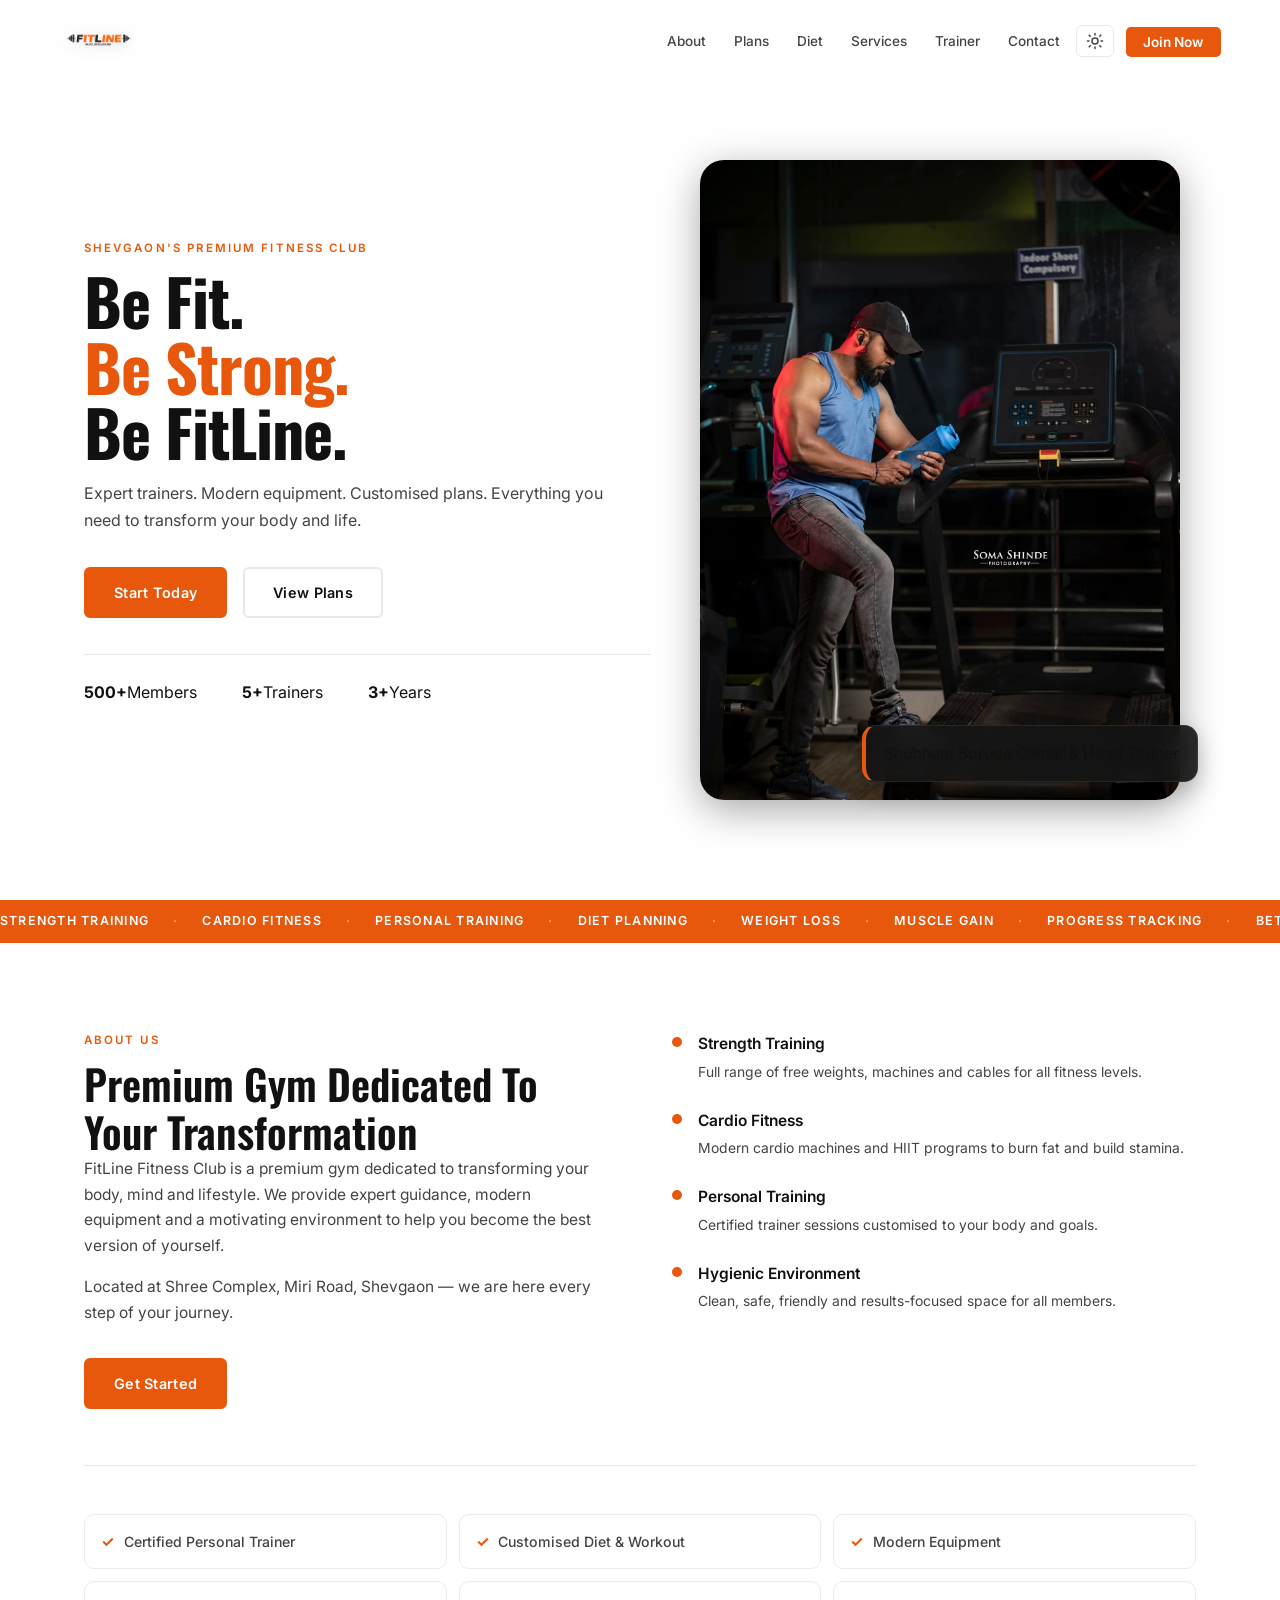
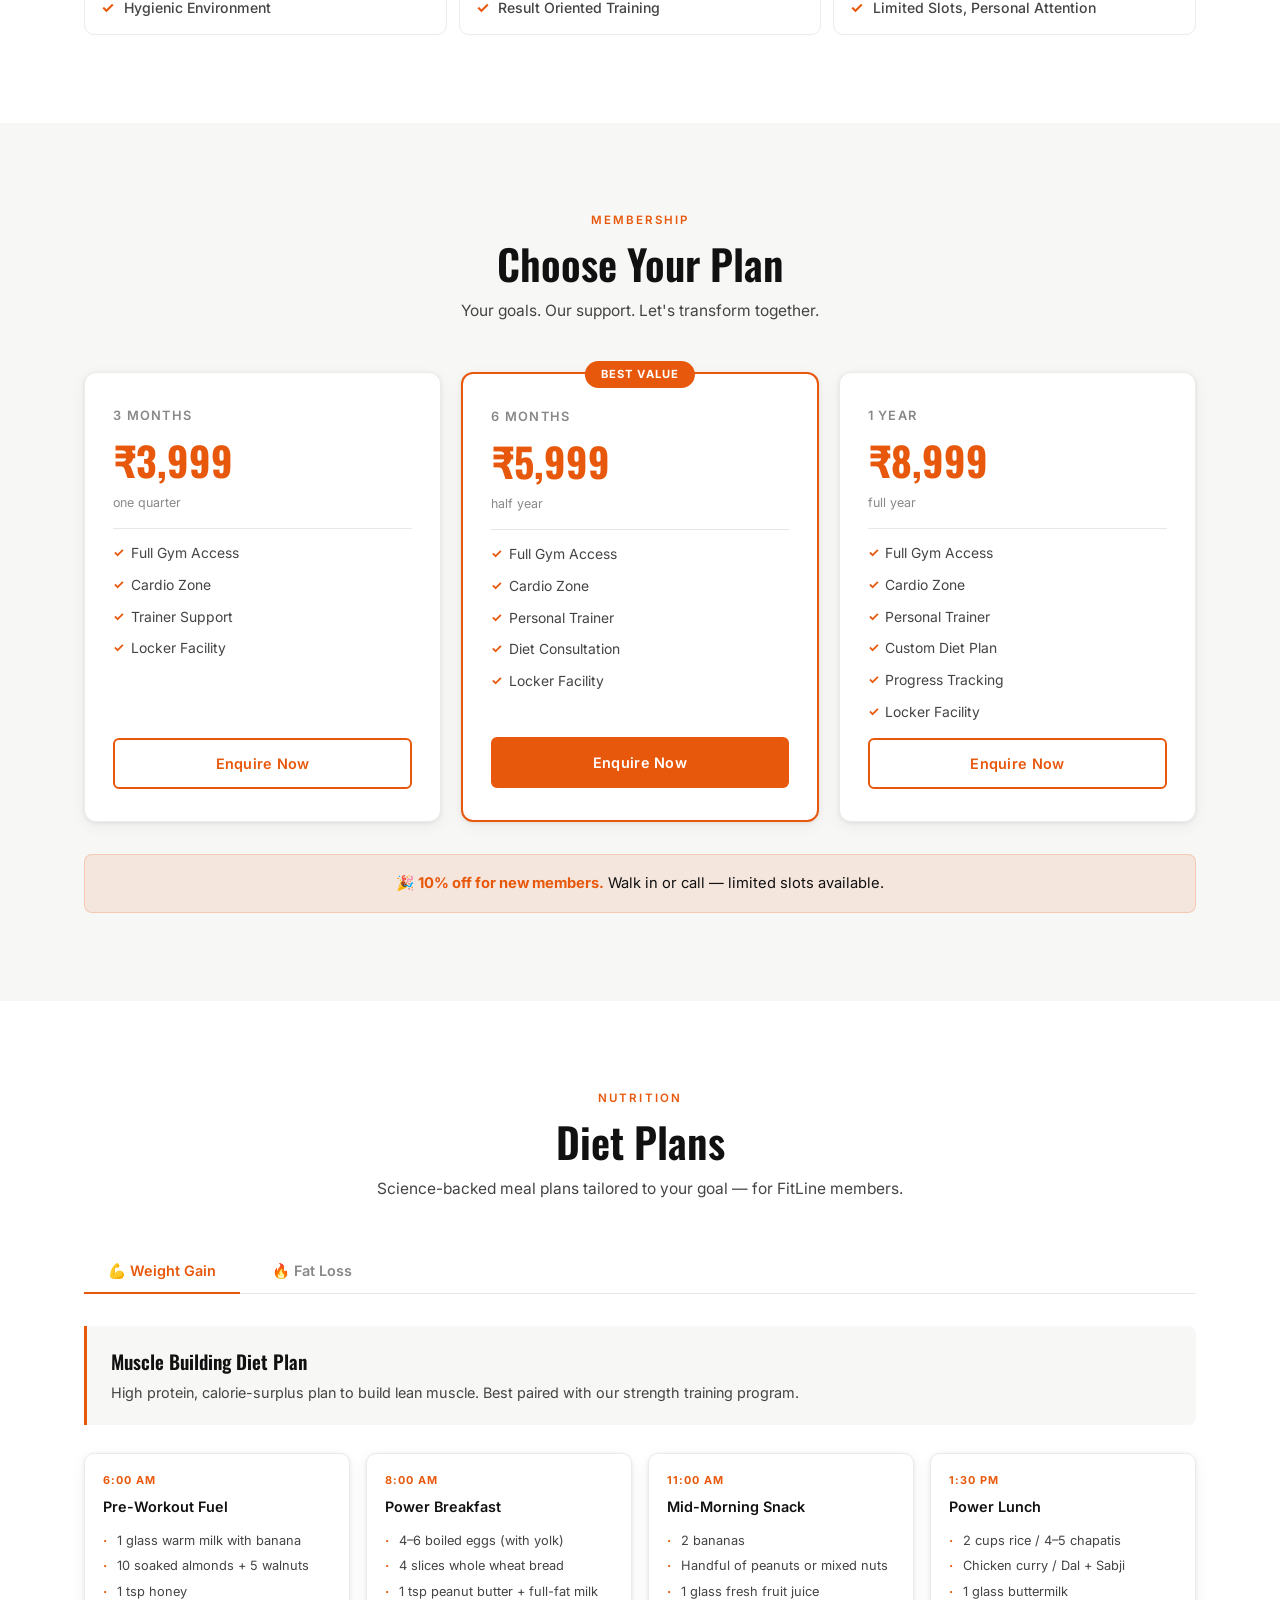
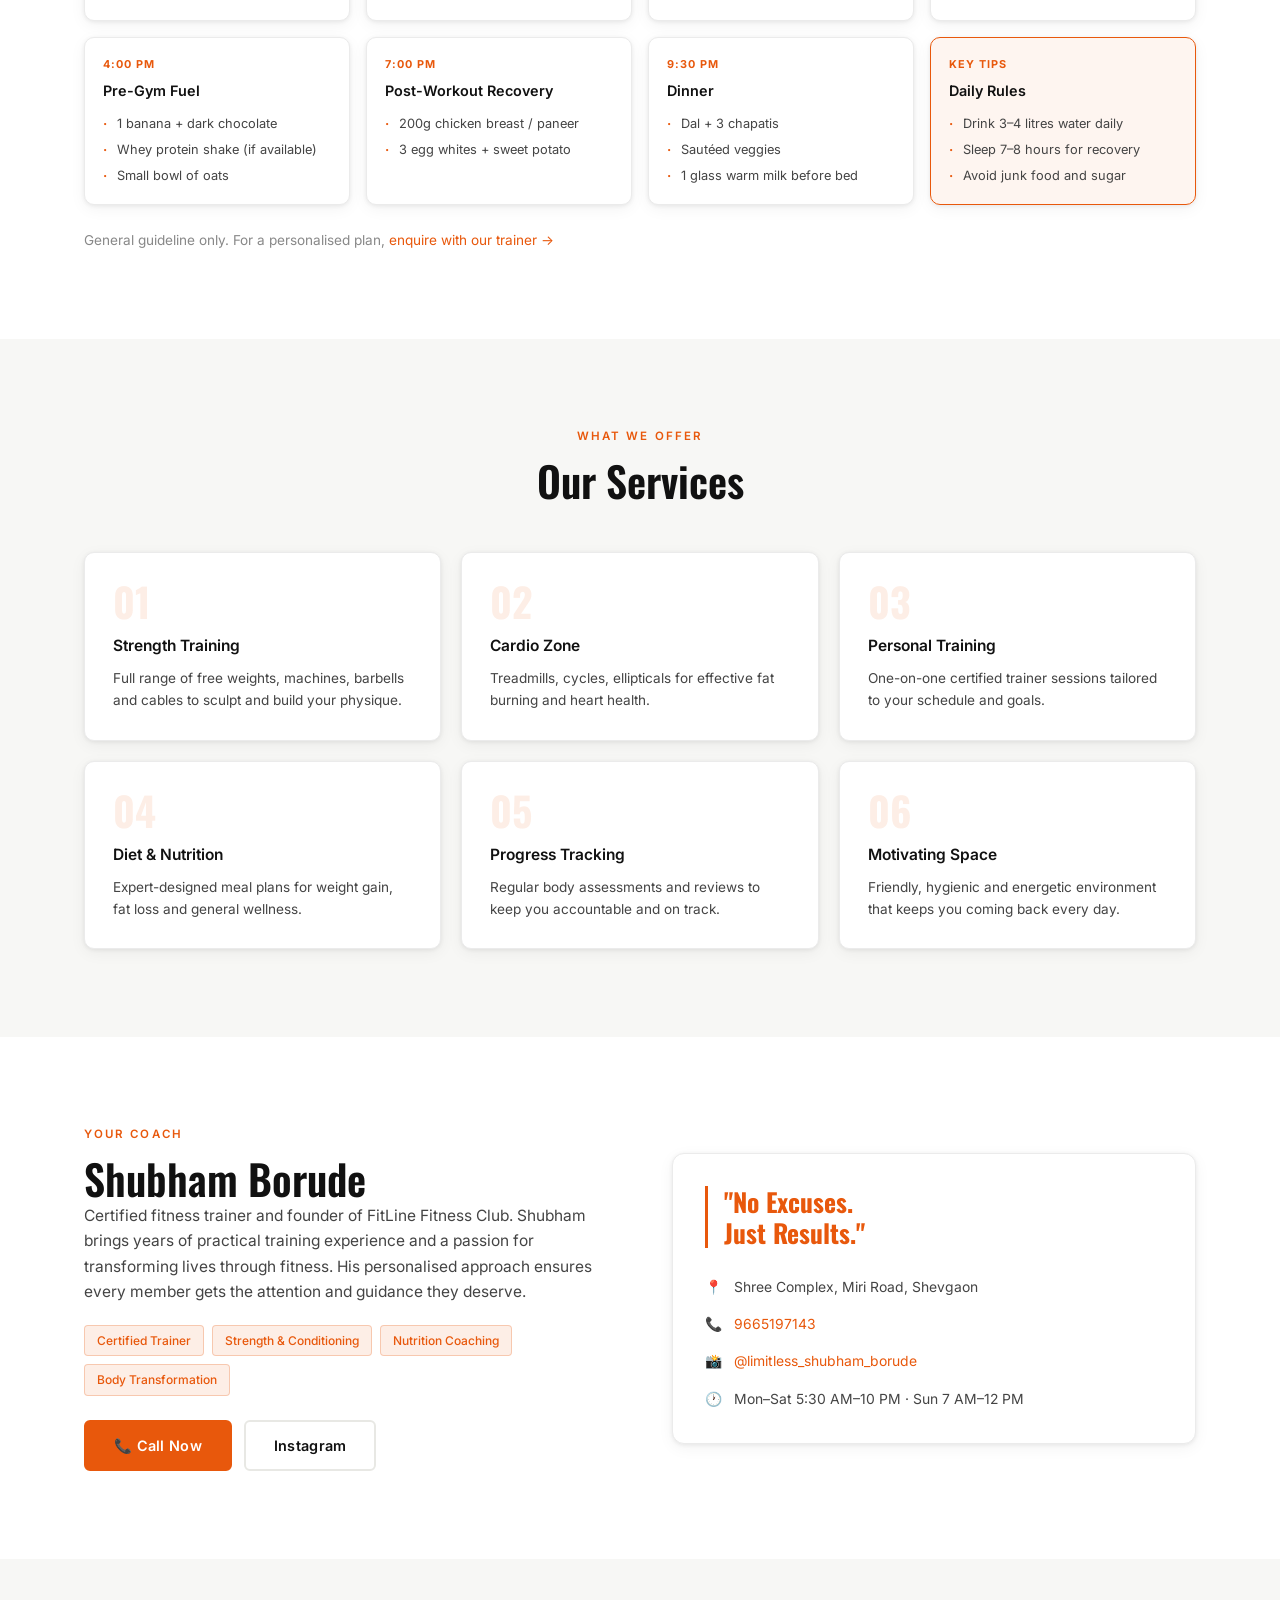
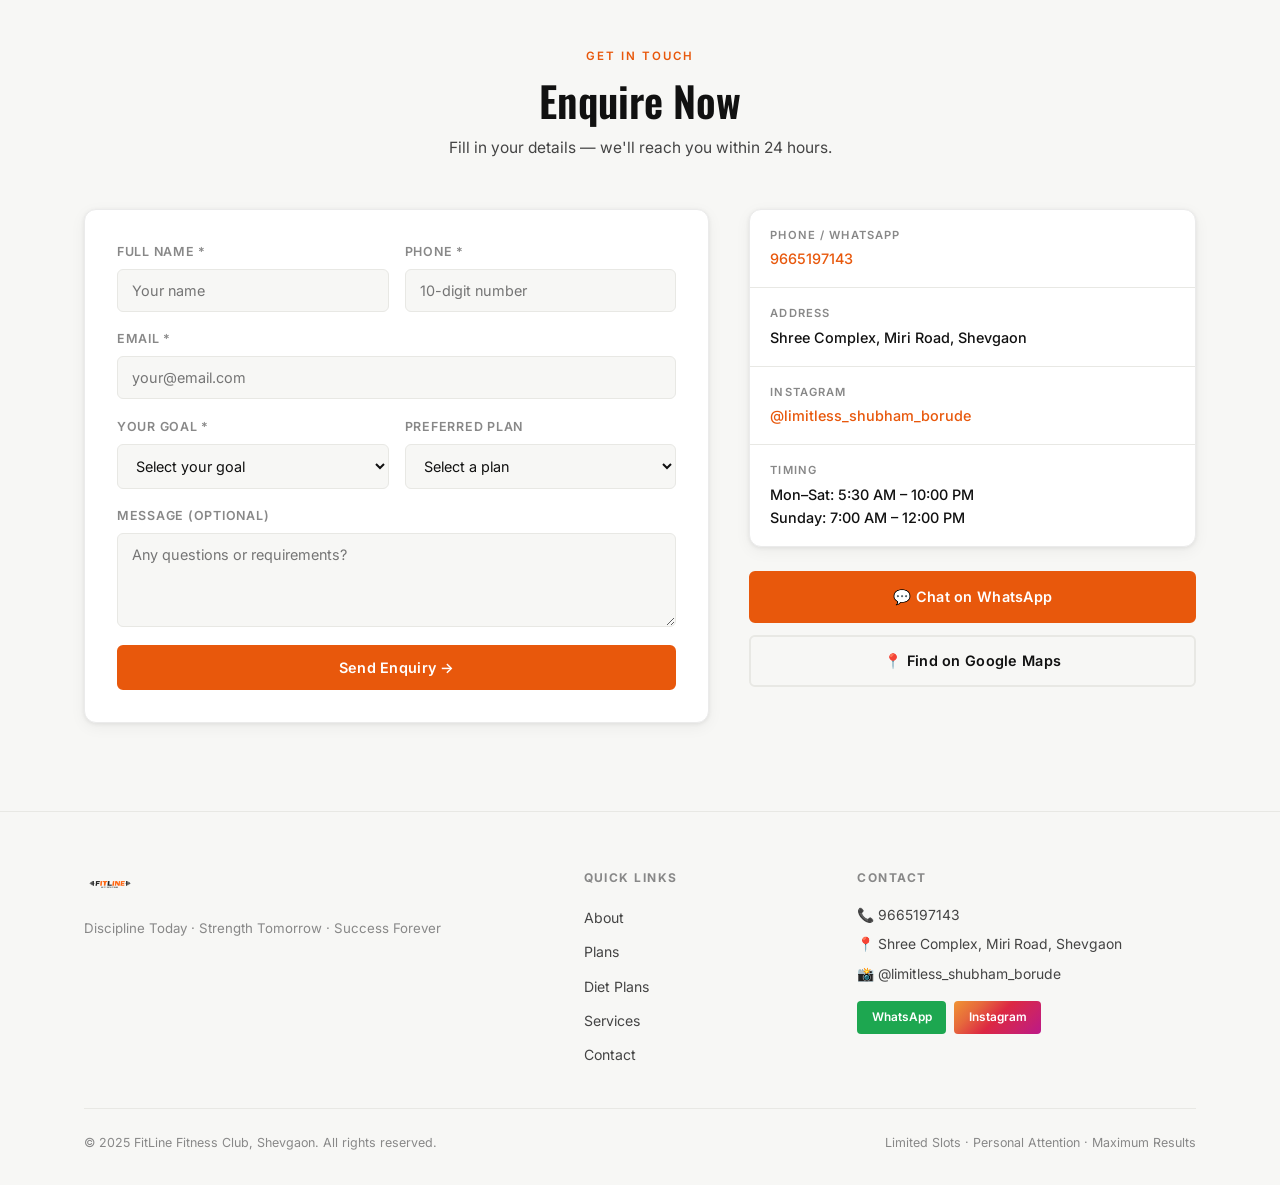
==== index.html @ 1a8d0019 "changed index and script.js" ====
<!DOCTYPE html>
<html lang="en" data-theme="light">
<head>
  <meta charset="UTF-8" />
  <meta name="viewport" content="width=device-width, initial-scale=1.0" />
  <title>FitLine Fitness Club | Shevgaon</title>
  <link rel="stylesheet" href="style.css" />
  <link rel="preconnect" href="https://fonts.googleapis.com" />
  <link href="https://fonts.googleapis.com/css2?family=Inter:wght@300;400;500;600;700&family=Oswald:wght@400;500;600;700&display=swap" rel="stylesheet" />
</head>
<body>

  <!-- NAVBAR -->
  <nav class="navbar" id="navbar">
    <div class="nav-inner">
      <a href="#hero" class="nav-logo">
        <img src="ChatGPT Image May 16, 2026, 02_22_30 PM.png" alt="FitLine Fitness Club" class="logo-img" />
      </a>
      <ul class="nav-links" id="navLinks">
        <li><a href="#about">About</a></li>
        <li><a href="#plans">Plans</a></li>
        <li><a href="#diet">Diet</a></li>
        <li><a href="#services">Services</a></li>
        <li><a href="#trainer">Trainer</a></li>
        <li><a href="#contact">Contact</a></li>
        <li>
          <button class="theme-btn" id="themeToggle" aria-label="Toggle theme">
            <svg id="iconSun" width="18" height="18" viewBox="0 0 24 24" fill="none" stroke="currentColor" stroke-width="2" stroke-linecap="round"><circle cx="12" cy="12" r="4"/><path d="M12 2v2M12 20v2M4.22 4.22l1.42 1.42M18.36 18.36l1.42 1.42M2 12h2M20 12h2M4.22 19.78l1.42-1.42M18.36 5.64l1.42-1.42"/></svg>
            <svg id="iconMoon" width="18" height="18" viewBox="0 0 24 24" fill="none" stroke="currentColor" stroke-width="2" stroke-linecap="round" style="display:none"><path d="M21 12.79A9 9 0 1 1 11.21 3 7 7 0 0 0 21 12.79z"/></svg>
          </button>
        </li>
        <li><a href="#contact" class="nav-cta">Join Now</a></li>
      </ul>
      <div class="nav-right-mobile">
        <button class="theme-btn" id="themeToggleMob" aria-label="Toggle theme">
          <svg id="iconSunM" width="18" height="18" viewBox="0 0 24 24" fill="none" stroke="currentColor" stroke-width="2" stroke-linecap="round"><circle cx="12" cy="12" r="4"/><path d="M12 2v2M12 20v2M4.22 4.22l1.42 1.42M18.36 18.36l1.42 1.42M2 12h2M20 12h2M4.22 19.78l1.42-1.42M18.36 5.64l1.42-1.42"/></svg>
          <svg id="iconMoonM" width="18" height="18" viewBox="0 0 24 24" fill="none" stroke="currentColor" stroke-width="2" stroke-linecap="round" style="display:none"><path d="M21 12.79A9 9 0 1 1 11.21 3 7 7 0 0 0 21 12.79z"/></svg>
        </button>
        <button class="hamburger" id="hamburger" aria-label="Menu">
          <span></span><span></span><span></span>
        </button>
      </div>
    </div>
  </nav>

  <!-- HERO -->
  <section class="hero" id="hero">
    <div class="container hero-grid">
      <div class="hero-left">
        <div class="eyebrow">Shevgaon's Premium Fitness Club</div>
        <h1 class="hero-heading">
          Be Fit.<br/>
          <span class="accent">Be Strong.</span><br/>
          Be FitLine.
        </h1>
        <p class="hero-body">Expert trainers. Modern equipment. Customised plans. Everything you need to transform your body and life.</p>
        <div class="hero-actions">
          <a href="#contact" class="btn btn-primary">Start Today</a>
          <a href="#plans" class="btn btn-ghost">View Plans</a>
        </div>
        <div class="hero-stats">
          <div class="hstat"><strong>500+</strong><span>Members</span></div>
          <div class="hsdiv"></div>
          <div class="hstat"><strong>5+</strong><span>Trainers</span></div>
          <div class="hsdiv"></div>
          <div class="hstat"><strong>3+</strong><span>Years</span></div>
        </div>
      </div>
      <div class="hero-right">
        <div class="hero-img-frame">
          <img src="shubham.jpg" alt="Shubham Borude — FitLine Trainer" class="hero-photo" />
          <div class="hero-badge">
            <span class="hb-name">Shubham Borude</span>
            <span class="hb-role">Owner &amp; Head Trainer</span>
          </div>
        </div>
      </div>
    </div>
  </section>

  <!-- STRIP -->
  <div class="strip">
    <div class="strip-scroll">
      <span>Strength Training</span><span class="sep">·</span>
      <span>Cardio Fitness</span><span class="sep">·</span>
      <span>Personal Training</span><span class="sep">·</span>
      <span>Diet Planning</span><span class="sep">·</span>
      <span>Weight Loss</span><span class="sep">·</span>
      <span>Muscle Gain</span><span class="sep">·</span>
      <span>Progress Tracking</span><span class="sep">·</span>
      <span>Better Health</span><span class="sep">·</span>
      <span>Strength Training</span><span class="sep">·</span>
      <span>Cardio Fitness</span><span class="sep">·</span>
      <span>Personal Training</span><span class="sep">·</span>
      <span>Diet Planning</span><span class="sep">·</span>
    </div>
  </div>

  <!-- ABOUT -->
  <section class="section" id="about">
    <div class="container">
      <div class="two-col">
        <div>
          <div class="eyebrow">About Us</div>
          <h2 class="section-heading">Premium Gym Dedicated To Your Transformation</h2>
          <p class="body-text">FitLine Fitness Club is a premium gym dedicated to transforming your body, mind and lifestyle. We provide expert guidance, modern equipment and a motivating environment to help you become the best version of yourself.</p>
          <p class="body-text" style="margin-top:1rem;">Located at Shree Complex, Miri Road, Shevgaon — we are here every step of your journey.</p>
          <a href="#contact" class="btn btn-primary" style="margin-top:2rem; display:inline-block;">Get Started</a>
        </div>
        <div class="feat-list">
          <div class="feat-item">
            <div class="feat-dot"></div>
            <div>
              <h4>Strength Training</h4>
              <p>Full range of free weights, machines and cables for all fitness levels.</p>
            </div>
          </div>
          <div class="feat-item">
            <div class="feat-dot"></div>
            <div>
              <h4>Cardio Fitness</h4>
              <p>Modern cardio machines and HIIT programs to burn fat and build stamina.</p>
            </div>
          </div>
          <div class="feat-item">
            <div class="feat-dot"></div>
            <div>
              <h4>Personal Training</h4>
              <p>Certified trainer sessions customised to your body and goals.</p>
            </div>
          </div>
          <div class="feat-item">
            <div class="feat-dot"></div>
            <div>
              <h4>Hygienic Environment</h4>
              <p>Clean, safe, friendly and results-focused space for all members.</p>
            </div>
          </div>
        </div>
      </div>
      <div class="why-row">
        <div class="why-item"><span class="wcheck">✓</span>Certified Personal Trainer</div>
        <div class="why-item"><span class="wcheck">✓</span>Customised Diet &amp; Workout</div>
        <div class="why-item"><span class="wcheck">✓</span>Modern Equipment</div>
        <div class="why-item"><span class="wcheck">✓</span>Hygienic Environment</div>
        <div class="why-item"><span class="wcheck">✓</span>Result Oriented Training</div>
        <div class="why-item"><span class="wcheck">✓</span>Limited Slots, Personal Attention</div>
      </div>
    </div>
  </section>

  <!-- PLANS -->
  <section class="section bg-alt" id="plans">
    <div class="container">
      <div class="sec-header">
        <div class="eyebrow">Membership</div>
        <h2 class="section-heading tc">Choose Your Plan</h2>
        <p class="sec-sub">Your goals. Our support. Let's transform together.</p>
      </div>
      <div class="plans-grid">
        <div class="plan-card">
          <div class="plan-dur">3 Months</div>
          <div class="plan-price">₹3,999</div>
          <div class="plan-per">one quarter</div>
          <hr class="plan-hr"/>
          <ul class="plan-perks">
            <li>Full Gym Access</li>
            <li>Cardio Zone</li>
            <li>Trainer Support</li>
            <li>Locker Facility</li>
          </ul>
          <a href="#contact" class="btn btn-outline-plan">Enquire Now</a>
        </div>
        <div class="plan-card plan-hot">
          <div class="plan-ribbon">Best Value</div>
          <div class="plan-dur">6 Months</div>
          <div class="plan-price">₹5,999</div>
          <div class="plan-per">half year</div>
          <hr class="plan-hr"/>
          <ul class="plan-perks">
            <li>Full Gym Access</li>
            <li>Cardio Zone</li>
            <li>Personal Trainer</li>
            <li>Diet Consultation</li>
            <li>Locker Facility</li>
          </ul>
          <a href="#contact" class="btn btn-primary">Enquire Now</a>
        </div>
        <div class="plan-card">
          <div class="plan-dur">1 Year</div>
          <div class="plan-price">₹8,999</div>
          <div class="plan-per">full year</div>
          <hr class="plan-hr"/>
          <ul class="plan-perks">
            <li>Full Gym Access</li>
            <li>Cardio Zone</li>
            <li>Personal Trainer</li>
            <li>Custom Diet Plan</li>
            <li>Progress Tracking</li>
            <li>Locker Facility</li>
          </ul>
          <a href="#contact" class="btn btn-outline-plan">Enquire Now</a>
        </div>
      </div>
      <div class="promo-bar">
        🎉 <strong>10% off for new members.</strong> Walk in or call — limited slots available.
      </div>
    </div>
  </section>

  <!-- DIET -->
  <section class="section" id="diet">
    <div class="container">
      <div class="sec-header">
        <div class="eyebrow">Nutrition</div>
        <h2 class="section-heading tc">Diet Plans</h2>
        <p class="sec-sub">Science-backed meal plans tailored to your goal — for FitLine members.</p>
      </div>
      <div class="diet-tabs">
        <button class="dtab active" data-tab="wg">💪 Weight Gain</button>
        <button class="dtab" data-tab="fl">🔥 Fat Loss</button>
      </div>

      <div class="diet-panel active" id="dp-wg">
        <div class="diet-intro-bar">
          <h3>Muscle Building Diet Plan</h3>
          <p>High protein, calorie-surplus plan to build lean muscle. Best paired with our strength training program.</p>
        </div>
        <div class="meals-grid">
          <div class="meal-card"><div class="meal-time">6:00 AM</div><div class="meal-name">Pre-Workout Fuel</div><ul><li>1 glass warm milk with banana</li><li>10 soaked almonds + 5 walnuts</li><li>1 tsp honey</li></ul></div>
          <div class="meal-card"><div class="meal-time">8:00 AM</div><div class="meal-name">Power Breakfast</div><ul><li>4–6 boiled eggs (with yolk)</li><li>4 slices whole wheat bread</li><li>1 tsp peanut butter + full-fat milk</li></ul></div>
          <div class="meal-card"><div class="meal-time">11:00 AM</div><div class="meal-name">Mid-Morning Snack</div><ul><li>2 bananas</li><li>Handful of peanuts or mixed nuts</li><li>1 glass fresh fruit juice</li></ul></div>
          <div class="meal-card"><div class="meal-time">1:30 PM</div><div class="meal-name">Power Lunch</div><ul><li>2 cups rice / 4–5 chapatis</li><li>Chicken curry / Dal + Sabji</li><li>1 glass buttermilk</li></ul></div>
          <div class="meal-card"><div class="meal-time">4:00 PM</div><div class="meal-name">Pre-Gym Fuel</div><ul><li>1 banana + dark chocolate</li><li>Whey protein shake (if available)</li><li>Small bowl of oats</li></ul></div>
          <div class="meal-card"><div class="meal-time">7:00 PM</div><div class="meal-name">Post-Workout Recovery</div><ul><li>200g chicken breast / paneer</li><li>3 egg whites + sweet potato</li></ul></div>
          <div class="meal-card"><div class="meal-time">9:30 PM</div><div class="meal-name">Dinner</div><ul><li>Dal + 3 chapatis</li><li>Sautéed veggies</li><li>1 glass warm milk before bed</li></ul></div>
          <div class="meal-card meal-tips"><div class="meal-time">Key Tips</div><div class="meal-name">Daily Rules</div><ul><li>Drink 3–4 litres water daily</li><li>Sleep 7–8 hours for recovery</li><li>Avoid junk food and sugar</li></ul></div>
        </div>
        <p class="diet-note">General guideline only. For a personalised plan, <a href="#contact">enquire with our trainer →</a></p>
      </div>

      <div class="diet-panel" id="dp-fl">
        <div class="diet-intro-bar">
          <h3>Fat Loss Diet Plan</h3>
          <p>Calorie-deficit plan with high protein and low carbs to shed fat while preserving muscle.</p>
        </div>
        <div class="meals-grid">
          <div class="meal-card"><div class="meal-time">6:30 AM</div><div class="meal-name">Morning Detox</div><ul><li>1 glass warm lemon water</li><li>1 tsp apple cider vinegar (optional)</li><li>5 soaked almonds</li></ul></div>
          <div class="meal-card"><div class="meal-time">8:00 AM</div><div class="meal-name">Lean Breakfast</div><ul><li>3 egg whites + 1 whole egg omelette</li><li>1 bowl oats (no sugar)</li><li>Black coffee / green tea</li></ul></div>
          <div class="meal-card"><div class="meal-time">11:00 AM</div><div class="meal-name">Light Snack</div><ul><li>1 apple or guava</li><li>1 cup low-fat yoghurt</li></ul></div>
          <div class="meal-card"><div class="meal-time">1:30 PM</div><div class="meal-name">Clean Lunch</div><ul><li>Grilled chicken / paneer 150g</li><li>Large salad + 1 cup dal</li><li>2 wheat chapatis</li></ul></div>
          <div class="meal-card"><div class="meal-time">4:00 PM</div><div class="meal-name">Pre-Gym Prep</div><ul><li>Half banana + black coffee</li><li>1 tsp peanut butter</li></ul></div>
          <div class="meal-card"><div class="meal-time">7:00 PM</div><div class="meal-name">Protein Recovery</div><ul><li>Whey protein in water</li><li>Boiled chicken / egg whites</li><li>Steamed vegetables</li></ul></div>
          <div class="meal-card"><div class="meal-time">9:00 PM</div><div class="meal-name">Light Dinner</div><ul><li>Moong dal / soup</li><li>Sautéed greens + 1–2 chapatis</li></ul></div>
          <div class="meal-card meal-tips"><div class="meal-time">Key Tips</div><div class="meal-name">Fat Loss Rules</div><ul><li>No sugar, fried food or soda</li><li>3+ litres water daily</li><li>Walk 30 min daily minimum</li></ul></div>
        </div>
        <p class="diet-note">General guideline only. For a personalised plan, <a href="#contact">enquire with our trainer →</a></p>
      </div>
    </div>
  </section>

  <!-- SERVICES -->
  <section class="section bg-alt" id="services">
    <div class="container">
      <div class="sec-header">
        <div class="eyebrow">What We Offer</div>
        <h2 class="section-heading tc">Our Services</h2>
      </div>
      <div class="svc-grid">
        <div class="svc-card"><span class="svc-n">01</span><h3>Strength Training</h3><p>Full range of free weights, machines, barbells and cables to sculpt and build your physique.</p></div>
        <div class="svc-card"><span class="svc-n">02</span><h3>Cardio Zone</h3><p>Treadmills, cycles, ellipticals for effective fat burning and heart health.</p></div>
        <div class="svc-card"><span class="svc-n">03</span><h3>Personal Training</h3><p>One-on-one certified trainer sessions tailored to your schedule and goals.</p></div>
        <div class="svc-card"><span class="svc-n">04</span><h3>Diet & Nutrition</h3><p>Expert-designed meal plans for weight gain, fat loss and general wellness.</p></div>
        <div class="svc-card"><span class="svc-n">05</span><h3>Progress Tracking</h3><p>Regular body assessments and reviews to keep you accountable and on track.</p></div>
        <div class="svc-card"><span class="svc-n">06</span><h3>Motivating Space</h3><p>Friendly, hygienic and energetic environment that keeps you coming back every day.</p></div>
      </div>
    </div>
  </section>

  <!-- TRAINER -->
  <section class="section" id="trainer">
    <div class="container">
      <div class="two-col trainer-lay">
        <div>
          <div class="eyebrow">Your Coach</div>
          <h2 class="section-heading">Shubham Borude</h2>
          <p class="body-text">Certified fitness trainer and founder of FitLine Fitness Club. Shubham brings years of practical training experience and a passion for transforming lives through fitness. His personalised approach ensures every member gets the attention and guidance they deserve.</p>
          <div class="trainer-tags">
            <span>Certified Trainer</span>
            <span>Strength &amp; Conditioning</span>
            <span>Nutrition Coaching</span>
            <span>Body Transformation</span>
          </div>
          <div class="trainer-btns">
            <a href="tel:9665197143" class="btn btn-primary">📞 Call Now</a>
            <a href="https://instagram.com/limitless_shubham_borude" target="_blank" class="btn btn-ghost">Instagram</a>
          </div>
        </div>
        <div class="trainer-card">
          <blockquote class="trainer-quote">"No Excuses.<br/>Just Results."</blockquote>
          <div class="trainer-details">
            <div class="td-row"><span>📍</span><span>Shree Complex, Miri Road, Shevgaon</span></div>
            <div class="td-row"><span>📞</span><a href="tel:9665197143">9665197143</a></div>
            <div class="td-row"><span>📸</span><a href="https://instagram.com/limitless_shubham_borude" target="_blank">@limitless_shubham_borude</a></div>
            <div class="td-row"><span>🕐</span><span>Mon–Sat 5:30 AM–10 PM · Sun 7 AM–12 PM</span></div>
          </div>
        </div>
      </div>
    </div>
  </section>

 <!-- CONTACT -->
<section class="section bg-alt" id="contact">
  <div class="container">

    <div class="sec-header">
      <div class="eyebrow">Get In Touch</div>

      <h2 class="section-heading tc">
        Enquire Now
      </h2>

      <p class="sec-sub">
        Fill in your details — we'll reach you within 24 hours.
      </p>
    </div>

    <div class="contact-grid">

      <!-- FORM -->

      <form
        class="enq-form"
        action="https://script.google.com/macros/s/AKfycbyFMiacstfY40ZQN-FPfLX1KQRhp1K0O_VXnvYN_tWHHRuxSe2xQPEAv3YcWFRYFpcS/exec"
        method="POST"
        target="hidden_iframe"
        onsubmit="showSuccess()"
      >

        <div class="form-row">

          <div class="ff">
            <label>Full Name *</label>

            <input
              type="text"
              name="name"
              placeholder="Your name"
              required
            />
          </div>

          <div class="ff">
            <label>Phone *</label>

            <input
              type="tel"
              name="phone"
              placeholder="10-digit number"
              required
            />
          </div>

        </div>

        <div class="ff">

          <label>Email *</label>

          <input
            type="email"
            name="email"
            placeholder="your@email.com"
            required
          />

        </div>

        <div class="form-row">

          <div class="ff">

            <label>Your Goal *</label>

            <select name="goal" required>

              <option value="">
                Select your goal
              </option>

              <option>
                Weight Gain / Muscle Building
              </option>

              <option>
                Fat Loss / Weight Loss
              </option>

              <option>
                General Fitness
              </option>

              <option>
                Strength Training
              </option>

              <option>
                Cardio & Stamina
              </option>

            </select>

          </div>

          <div class="ff">

            <label>Preferred Plan</label>

            <select name="plan">

              <option value="">
                Select a plan
              </option>

              <option>
                3 Months — ₹3,999
              </option>

              <option>
                6 Months — ₹5,999
              </option>

              <option>
                1 Year — ₹8,999
              </option>

            </select>

          </div>

        </div>

        <div class="ff full">

          <label>Message (Optional)</label>

          <textarea
            name="message"
            rows="4"
            placeholder="Any questions or requirements?"
          ></textarea>

        </div>

        <button
          type="submit"
          class="btn btn-primary btn-full"
        >
          Send Enquiry →
        </button>

        <div
          id="formSuccess"
          class="form-ok"
          style="display:none;color:#22c55e;margin-top:1rem;"
        >
          ✅ Enquiry submitted successfully! Check your email 💪
        </div>

      </form>

      <!-- HIDDEN IFRAME -->

      <iframe
        name="hidden_iframe"
        style="display:none;"
      ></iframe>

      <!-- SIDE INFO -->

      <div class="contact-side">

        <div class="cinfo-block">

          <div class="ci">
            <span class="ci-lbl">
              Phone / WhatsApp
            </span>

            <a
              href="tel:9665197143"
              class="ci-val"
            >
              9665197143
            </a>
          </div>

          <div class="ci">
            <span class="ci-lbl">
              Address
            </span>

            <span class="ci-val">
              Shree Complex, Miri Road,
              Shevgaon
            </span>
          </div>

          <div class="ci">
            <span class="ci-lbl">
              Instagram
            </span>

            <a
              href="https://instagram.com/limitless_shubham_borude"
              target="_blank"
              class="ci-val"
            >
              @limitless_shubham_borude
            </a>
          </div>

          <div class="ci">
            <span class="ci-lbl">
              Timing
            </span>

            <span class="ci-val">
              Mon–Sat: 5:30 AM – 10:00 PM
              <br>
              Sunday: 7:00 AM – 12:00 PM
            </span>
          </div>

        </div>

        <a
          href="https://wa.me/919665197143?text=Hi%20FitLine!%20I%20want%20to%20enquire%20about%20membership."
          target="_blank"
          class="btn btn-primary btn-full"
          style="margin-top:1.5rem;"
        >
          💬 Chat on WhatsApp
        </a>

        <a
          href="https://maps.google.com/?q=Shree+Complex+Miri+Road+Shevgaon"
          target="_blank"
          class="btn btn-ghost btn-full"
          style="margin-top:0.75rem;"
        >
          📍 Find on Google Maps
        </a>

      </div>

    </div>

  </div>
</section>
  <!-- FOOTER -->
  <footer class="footer">
    <div class="container">
      <div class="footer-grid">
        <div class="footer-brand">
          <img src="ChatGPT Image May 16, 2026, 02_22_30 PM.png" alt="FitLine" class="footer-logo" />
          <p>Discipline Today · Strength Tomorrow · Success Forever</p>
        </div>
        <div>
          <p class="footer-h">Quick Links</p>
          <ul class="footer-links">
            <li><a href="#about">About</a></li>
            <li><a href="#plans">Plans</a></li>
            <li><a href="#diet">Diet Plans</a></li>
            <li><a href="#services">Services</a></li>
            <li><a href="#contact">Contact</a></li>
          </ul>
        </div>
        <div>
          <p class="footer-h">Contact</p>
          <p class="footer-p"><a href="tel:9665197143">📞 9665197143</a></p>
          <p class="footer-p">📍 Shree Complex, Miri Road, Shevgaon</p>
          <p class="footer-p"><a href="https://instagram.com/limitless_shubham_borude" target="_blank">📸 @limitless_shubham_borude</a></p>
          <div class="soc-pills">
            <a href="https://wa.me/919665197143" target="_blank" class="spill wa">WhatsApp</a>
            <a href="https://instagram.com/limitless_shubham_borude" target="_blank" class="spill ig">Instagram</a>
          </div>
        </div>
      </div>
      <div class="footer-btm">
        <p>© 2025 FitLine Fitness Club, Shevgaon. All rights reserved.</p>
        <p>Limited Slots · Personal Attention · Maximum Results</p>
      </div>
    </div>
  </footer>

  <script src="script.js"></script>
</body>
</html>
---- style.css ----
/* ============================================
   FITLINE FITNESS CLUB — PROFESSIONAL THEME
   Light / Dark toggle · Orange brand
   ============================================ */

/* ── TOKENS ── */
:root {
  --orange:       #E8580C;
  --orange-light: #F07040;
  --orange-dim:   rgba(232,88,12,0.10);
  --orange-dim2:  rgba(232,88,12,0.06);

  --bg:           #FFFFFF;
  --bg-alt:       #F7F7F5;
  --bg-card:      #FFFFFF;
  --border:       #E8E8E4;
  --border-card:  #EBEBEB;

  --text-1:       #111111;
  --text-2:       #444444;
  --text-3:       #888888;

  --nav-bg:       rgba(255,255,255,0.95);
  --shadow-card:  0 1px 4px rgba(0,0,0,0.07), 0 4px 16px rgba(0,0,0,0.05);
  --shadow-hover: 0 4px 20px rgba(0,0,0,0.10);
  --radius:       10px;
  --transition:   0.22s ease;
}

[data-theme="dark"] {
  --bg:           #0F0F0F;
  --bg-alt:       #161616;
  --bg-card:      #1A1A1A;
  --border:       #2A2A2A;
  --border-card:  #262626;

  --text-1:       #F2F2F2;
  --text-2:       #B0B0B0;
  --text-3:       #666666;

  --nav-bg:       rgba(15,15,15,0.97);
  --shadow-card:  0 1px 4px rgba(0,0,0,0.3), 0 4px 20px rgba(0,0,0,0.2);
  --shadow-hover: 0 4px 24px rgba(0,0,0,0.35);
}

/* ── RESET ── */
*, *::before, *::after { box-sizing: border-box; margin: 0; padding: 0; }
html { scroll-behavior: smooth; font-size: 16px; }
body {
  font-family: 'Inter', sans-serif;
  background: var(--bg);
  color: var(--text-1);
  line-height: 1.65;
  transition: background var(--transition), color var(--transition);
  overflow-x: hidden;
}
a { text-decoration: none; color: inherit; }
ul { list-style: none; }
img { max-width: 100%; display: block; }

/* ── CONTAINER ── */
.container { max-width: 1160px; margin: 0 auto; padding: 0 1.5rem; }

/* ── BUTTONS ── */
.btn {
  display: inline-block;
  padding: 0.75rem 1.75rem;
  font-family: 'Inter', sans-serif;
  font-size: 0.9rem;
  font-weight: 600;
  letter-spacing: 0.02em;
  border-radius: 6px;
  cursor: pointer;
  transition: var(--transition);
  border: 2px solid transparent;
  text-align: center;
}
.btn-primary {
  background: var(--orange);
  color: #fff;
  border-color: var(--orange);
}
.btn-primary:hover { background: var(--orange-light); border-color: var(--orange-light); transform: translateY(-1px); }

.btn-ghost {
  background: transparent;
  color: var(--text-1);
  border-color: var(--border);
}
.btn-ghost:hover { border-color: var(--orange); color: var(--orange); }

.btn-outline-plan {
  background: transparent;
  color: var(--orange);
  border-color: var(--orange);
  width: 100%;
}
.btn-outline-plan:hover { background: var(--orange-dim); }

.btn-full { width: 100%; display: block; }

/* ── EYEBROW / LABELS ── */
.eyebrow {
  font-size: 0.72rem;
  font-weight: 600;
  letter-spacing: 0.18em;
  text-transform: uppercase;
  color: var(--orange);
  margin-bottom: 0.65rem;
}

.section-heading {
  font-family: 'Oswald', sans-serif;
  font-size: clamp(1.75rem, 3.5vw, 2.6rem);
  font-weight: 600;
  line-height: 1.15;
  color: var(--text-1);
}
.section-heading.tc { text-align: center; }
.accent { color: var(--orange); }

.sec-header { text-align: center; margin-bottom: 3rem; }
.sec-sub { color: var(--text-2); margin-top: 0.65rem; font-size: 0.97rem; }
.body-text { color: var(--text-2); font-size: 0.97rem; }

/* ── NAVBAR ── */
.navbar {
  position: fixed;
  top: 0; left: 0; right: 0;
  z-index: 100;
  padding: 0;
  background: transparent;
  transition: background var(--transition), box-shadow var(--transition);
}
.navbar.scrolled {
  background: var(--nav-bg);
  backdrop-filter: blur(12px);
  -webkit-backdrop-filter: blur(12px);
  box-shadow: 0 1px 0 var(--border);
}
.nav-inner {
  max-width: 1200px;
  margin: 0 auto;
  padding: 0 1.2rem;

  height: 82px;

  display: flex;
  align-items: center;
  justify-content: space-between;
}

.nav-logo{
  display:flex;
  align-items:center;
  justify-content:center;

  flex-shrink:0;
}

.logo-img{
  height: 52px;
  width: auto;

  object-fit: contain;
  display:block;

  transition: 0.3s ease;

  filter:
    drop-shadow(0 2px 8px rgba(0,0,0,0.18));
}

[data-theme="dark"] .logo-img{
  filter:
    drop-shadow(0 0 8px rgba(255,255,255,0.05))
    drop-shadow(0 0 10px rgba(232,88,12,0.22));
}

.logo-img:hover{
  transform: scale(1.03);
}
.nav-links {
  display: flex;
  align-items: center;
  gap: 0.25rem;
  list-style: none;
}
.nav-links a {
  font-size: 0.85rem;
  font-weight: 500;
  color: var(--text-2);
  padding: 0.4rem 0.75rem;
  border-radius: 5px;
  transition: var(--transition);
}
.nav-links a:hover { color: var(--orange); }
.nav-cta {
  background: var(--orange) !important;
  color: #fff !important;
  padding: 0.45rem 1.1rem !important;
  border-radius: 5px !important;
  font-weight: 600 !important;
  margin-left: 0.5rem;
}
.nav-cta:hover { background: var(--orange-light) !important; }

.theme-btn {
  background: none;
  border: 1px solid var(--border);
  border-radius: 6px;
  padding: 0.4rem 0.55rem;
  cursor: pointer;
  color: var(--text-2);
  display: flex;
  align-items: center;
  transition: var(--transition);
}
.theme-btn:hover { border-color: var(--orange); color: var(--orange); }

.nav-right-mobile { display: none; align-items: center; gap: 0.5rem; }
.hamburger {
  background: none;
  border: 1px solid var(--border);
  border-radius: 6px;
  padding: 0.45rem 0.55rem;
  cursor: pointer;
  display: flex;
  flex-direction: column;
  gap: 4px;
}
.hamburger span { display: block; width: 20px; height: 2px; background: var(--text-1); border-radius: 2px; transition: var(--transition); }

/* ── HERO ── */
.hero{
  min-height: 100vh;

  display:flex;
  align-items:center;

  padding-top: 90px;
  padding-bottom: 30px;

  background: var(--bg);

  overflow:hidden;
}

.hero-grid{
  display:grid;

  grid-template-columns: 1.05fr 0.95fr;

  align-items:center;

  gap: 2rem;

  width:100%;
}

.hero-left{
  padding: 1rem 0 2rem;
}

.hero-heading{
  font-family:'Oswald',sans-serif;

  font-size: clamp(2.8rem,5vw,5rem);

  font-weight:700;

  line-height:1.02;

  margin: 0.6rem 0 1rem;

  letter-spacing:-1px;
}

.hero-body{
  font-size:1rem;

  line-height:1.7;

  max-width:520px;

  color:var(--text-2);

  margin-top:1rem;
}

.hero-actions{
  display:flex;

  gap:1rem;

  margin-top:2rem;

  flex-wrap:wrap;
}

.hero-stats{
  display:flex;

  align-items:center;

  gap:1.4rem;

  margin-top:2.2rem;

  padding-top:1.5rem;

  border-top:1px solid var(--border);
}

/* RIGHT SIDE */

.hero-right{
  display:flex;

  justify-content:center;

  align-items:center;
}

.hero-img-frame{
  position:relative;

  width:100%;

  max-width:480px;
}

.hero-photo{
  width:100%;

  height:640px;

  object-fit:cover;

  object-position:center top;

  border-radius:24px;

  box-shadow:
    0 10px 40px rgba(0,0,0,0.35);

  transition:0.4s ease;
}

.hero-photo:hover{
  transform:scale(1.01);
}

.hero-badge{
  position:absolute;

  bottom:18px;
  right:-18px;

  background:rgba(20,20,20,0.9);

  backdrop-filter:blur(12px);

  border:1px solid rgba(255,255,255,0.08);

  border-left:4px solid var(--orange);

  border-radius:14px;

  padding:0.9rem 1.1rem;

  box-shadow:0 8px 24px rgba(0,0,0,0.25);
}

/* ── STRIP ── */
.strip {
  background: var(--orange);
  overflow: hidden;
  padding: 0.7rem 0;
}
.strip-scroll {
  display: flex;
  gap: 1.5rem;
  white-space: nowrap;
  animation: scrollLeft 28s linear infinite;
  font-size: 0.78rem;
  font-weight: 600;
  letter-spacing: 0.1em;
  text-transform: uppercase;
  color: #fff;
  width: max-content;
}
.sep { opacity: 0.5; }
@keyframes scrollLeft {
  from { transform: translateX(0); }
  to   { transform: translateX(-50%); }
}

/* ── SECTIONS ── */
.section { padding: 5.5rem 0; }
.bg-alt { background: var(--bg-alt); }

/* ── TWO COL ── */
.two-col {
  display: grid;
  grid-template-columns: 1fr 1fr;
  gap: 4rem;
  align-items: start;
  margin-bottom: 3.5rem;
}
.trainer-lay { align-items: center; margin-bottom: 0; }

/* ── FEAT LIST ── */
.feat-list { display: flex; flex-direction: column; gap: 1.5rem; }
.feat-item { display: flex; gap: 1rem; align-items: flex-start; }
.feat-dot {
  width: 10px;
  height: 10px;
  background: var(--orange);
  border-radius: 50%;
  flex-shrink: 0;
  margin-top: 6px;
}
.feat-item h4 { font-size: 0.97rem; font-weight: 600; color: var(--text-1); margin-bottom: 0.25rem; }
.feat-item p { font-size: 0.87rem; color: var(--text-2); }

/* ── WHY ROW ── */
.why-row {
  display: grid;
  grid-template-columns: repeat(3, 1fr);
  gap: 0.75rem;
  padding-top: 3rem;
  border-top: 1px solid var(--border);
}
.why-item {
  display: flex;
  align-items: center;
  gap: 0.6rem;
  font-size: 0.88rem;
  font-weight: 500;
  color: var(--text-2);
  padding: 0.85rem 1rem;
  background: var(--bg-card);
  border: 1px solid var(--border-card);
  border-radius: var(--radius);
}
.wcheck { color: var(--orange); font-weight: 700; font-size: 0.95rem; flex-shrink: 0; }

/* ── PLANS ── */
.plans-grid {
  display: grid;
  grid-template-columns: repeat(3, 1fr);
  gap: 1.25rem;
}
.plan-card {
  background: var(--bg-card);
  border: 1px solid var(--border-card);
  border-radius: 12px;
  padding: 2rem 1.75rem;
  display: flex;
  flex-direction: column;
  gap: 0.85rem;
  position: relative;
  transition: var(--transition);
  box-shadow: var(--shadow-card);
}
.plan-card:hover { transform: translateY(-3px); box-shadow: var(--shadow-hover); }
.plan-hot {
  border-color: var(--orange);
  border-width: 2px;
}
.plan-ribbon {
  position: absolute;
  top: -13px;
  left: 50%;
  transform: translateX(-50%);
  background: var(--orange);
  color: #fff;
  font-size: 0.7rem;
  font-weight: 700;
  letter-spacing: 0.1em;
  text-transform: uppercase;
  padding: 0.25rem 1rem;
  border-radius: 20px;
  white-space: nowrap;
}
.plan-dur {
  font-size: 0.8rem;
  font-weight: 600;
  letter-spacing: 0.1em;
  text-transform: uppercase;
  color: var(--text-3);
}
.plan-price {
  font-family: 'Oswald', sans-serif;
  font-size: 2.5rem;
  font-weight: 700;
  color: var(--orange);
  line-height: 1;
}
.plan-per { font-size: 0.78rem; color: var(--text-3); }
.plan-hr { border: none; border-top: 1px solid var(--border); }
.plan-perks { flex: 1; display: flex; flex-direction: column; gap: 0.55rem; }
.plan-perks li {
  font-size: 0.87rem;
  color: var(--text-2);
  padding-left: 1.1rem;
  position: relative;
}
.plan-perks li::before {
  content: '✓';
  position: absolute;
  left: 0;
  color: var(--orange);
  font-weight: 700;
  font-size: 0.8rem;
}
.promo-bar {
  margin-top: 2rem;
  background: var(--orange-dim);
  border: 1px solid rgba(232,88,12,0.2);
  border-radius: 8px;
  padding: 1rem 1.5rem;
  text-align: center;
  font-size: 0.92rem;
  color: var(--text-1);
}
.promo-bar strong { color: var(--orange); }

/* ── DIET ── */
.diet-tabs {
  display: flex;
  gap: 0.5rem;
  margin-bottom: 2rem;
  border-bottom: 1px solid var(--border);
  padding-bottom: 0;
}
.dtab {
  background: none;
  border: none;
  cursor: pointer;
  font-family: 'Inter', sans-serif;
  font-size: 0.9rem;
  font-weight: 600;
  color: var(--text-3);
  padding: 0.75rem 1.5rem;
  border-bottom: 2px solid transparent;
  margin-bottom: -1px;
  transition: var(--transition);
}
.dtab:hover { color: var(--text-1); }
.dtab.active { color: var(--orange); border-bottom-color: var(--orange); }

.diet-panel { display: none; }
.diet-panel.active { display: block; }

.diet-intro-bar {
  background: var(--bg-alt);
  border-left: 3px solid var(--orange);
  padding: 1.25rem 1.5rem;
  border-radius: 0 8px 8px 0;
  margin-bottom: 1.75rem;
}
.diet-intro-bar h3 { font-family: 'Oswald', sans-serif; font-size: 1.2rem; font-weight: 600; color: var(--text-1); margin-bottom: 0.25rem; }
.diet-intro-bar p { font-size: 0.9rem; color: var(--text-2); }

.meals-grid {
  display: grid;
  grid-template-columns: repeat(4, 1fr);
  gap: 1rem;
}
.meal-card {
  background: var(--bg-card);
  border: 1px solid var(--border-card);
  border-radius: var(--radius);
  padding: 1.1rem 1.1rem;
  transition: var(--transition);
  box-shadow: var(--shadow-card);
}
.meal-card:hover { border-color: var(--orange); transform: translateY(-2px); }
.meal-tips { border-color: var(--orange); background: var(--orange-dim2); }
.meal-time {
  font-size: 0.68rem;
  font-weight: 700;
  letter-spacing: 0.1em;
  text-transform: uppercase;
  color: var(--orange);
  margin-bottom: 0.35rem;
}
.meal-name {
  font-size: 0.9rem;
  font-weight: 600;
  color: var(--text-1);
  margin-bottom: 0.65rem;
}
.meal-card ul { display: flex; flex-direction: column; gap: 0.3rem; }
.meal-card li { font-size: 0.8rem; color: var(--text-2); padding-left: 0.9rem; position: relative; }
.meal-card li::before { content: '·'; position: absolute; left: 0; color: var(--orange); font-weight: 700; }

.diet-note {
  margin-top: 1.5rem;
  font-size: 0.85rem;
  color: var(--text-3);
}
.diet-note a { color: var(--orange); }

/* ── SERVICES ── */
.svc-grid {
  display: grid;
  grid-template-columns: repeat(3, 1fr);
  gap: 1.25rem;
}
.svc-card {
  background: var(--bg-card);
  border: 1px solid var(--border-card);
  border-radius: var(--radius);
  padding: 1.75rem;
  position: relative;
  overflow: hidden;
  transition: var(--transition);
  box-shadow: var(--shadow-card);
}
.svc-card:hover { border-color: var(--orange); transform: translateY(-3px); box-shadow: var(--shadow-hover); }
.svc-n {
  display: block;
  font-family: 'Oswald', sans-serif;
  font-size: 2.5rem;
  font-weight: 700;
  color: var(--orange-dim);
  line-height: 1;
  margin-bottom: 0.75rem;
  transition: var(--transition);
}
.svc-card:hover .svc-n { color: rgba(232,88,12,0.2); }
.svc-card h3 { font-size: 0.97rem; font-weight: 600; color: var(--text-1); margin-bottom: 0.5rem; }
.svc-card p { font-size: 0.85rem; color: var(--text-2); }

/* ── TRAINER ── */
.trainer-tags {
  display: flex;
  flex-wrap: wrap;
  gap: 0.5rem;
  margin: 1.25rem 0 1.5rem;
}
.trainer-tags span {
  font-size: 0.75rem;
  font-weight: 500;
  background: var(--orange-dim);
  color: var(--orange);
  border: 1px solid rgba(232,88,12,0.25);
  padding: 0.3rem 0.75rem;
  border-radius: 4px;
}
.trainer-btns { display: flex; gap: 0.75rem; flex-wrap: wrap; }
.trainer-card {
  background: var(--bg-card);
  border: 1px solid var(--border-card);
  border-radius: 12px;
  padding: 2rem;
  box-shadow: var(--shadow-card);
}
.trainer-quote {
  font-family: 'Oswald', sans-serif;
  font-size: 1.6rem;
  font-weight: 700;
  color: var(--orange);
  line-height: 1.2;
  border-left: 3px solid var(--orange);
  padding-left: 1rem;
  margin-bottom: 1.75rem;
  font-style: normal;
}
.trainer-details { display: flex; flex-direction: column; gap: 0.9rem; }
.td-row { display: flex; gap: 0.75rem; font-size: 0.87rem; color: var(--text-2); align-items: flex-start; }
.td-row a { color: var(--orange); }
.td-row a:hover { text-decoration: underline; }

/* ── CONTACT FORM ── */
.contact-grid {
  display: grid;
  grid-template-columns: 1.4fr 1fr;
  gap: 2.5rem;
}
.enq-form {
  background: var(--bg-card);
  border: 1px solid var(--border-card);
  border-radius: 12px;
  padding: 2rem;
  display: flex;
  flex-direction: column;
  gap: 1.1rem;
  box-shadow: var(--shadow-card);
}
.form-row { display: grid; grid-template-columns: 1fr 1fr; gap: 1rem; }
.ff { display: flex; flex-direction: column; gap: 0.4rem; }
.ff.full { grid-column: 1/-1; }
.ff label {
  font-size: 0.78rem;
  font-weight: 600;
  letter-spacing: 0.06em;
  text-transform: uppercase;
  color: var(--text-3);
}
.ff input, .ff select, .ff textarea {
  background: var(--bg-alt);
  border: 1px solid var(--border);
  border-radius: 6px;
  padding: 0.75rem 0.9rem;
  font-family: 'Inter', sans-serif;
  font-size: 0.9rem;
  color: var(--text-1);
  outline: none;
  transition: var(--transition);
  width: 100%;
}
.ff input:focus, .ff select:focus, .ff textarea:focus {
  border-color: var(--orange);
  box-shadow: 0 0 0 3px var(--orange-dim);
}
.ff select option { background: var(--bg); }
.ff textarea { resize: vertical; }
.form-ok {
  background: rgba(34,197,94,0.1);
  border: 1px solid rgba(34,197,94,0.35);
  border-radius: 6px;
  padding: 0.85rem 1rem;
  font-size: 0.88rem;
  color: #16a34a;
}
[data-theme="dark"] .form-ok { color: #4ade80; }

.contact-side { display: flex; flex-direction: column; }
.cinfo-block {
  background: var(--bg-card);
  border: 1px solid var(--border-card);
  border-radius: 12px;
  overflow: hidden;
  box-shadow: var(--shadow-card);
}
.ci {
  padding: 1rem 1.25rem;
  border-bottom: 1px solid var(--border);
  display: flex;
  flex-direction: column;
  gap: 0.2rem;
}
.ci:last-child { border-bottom: none; }
.ci-lbl { font-size: 0.7rem; font-weight: 600; letter-spacing: 0.1em; text-transform: uppercase; color: var(--text-3); }
.ci-val { font-size: 0.9rem; color: var(--text-1); font-weight: 500; }
.ci-val a, a.ci-val { color: var(--orange); }

/* ── FOOTER ── */
.footer {
  background: var(--bg-alt);
  border-top: 1px solid var(--border);
  padding: 3.5rem 0 2rem;
}
.footer-grid {
  display: grid;
  grid-template-columns: 2fr 1fr 1.5fr;
  gap: 3rem;
  margin-bottom: 2.5rem;
}
.footer-logo { height: 34px; width: auto; margin-bottom: 1rem; }
.footer-brand p { font-size: 0.83rem; color: var(--text-3); }
.footer-h { font-size: 0.75rem; font-weight: 700; letter-spacing: 0.12em; text-transform: uppercase; color: var(--text-3); margin-bottom: 1rem; }
.footer-links { display: flex; flex-direction: column; gap: 0.5rem; }
.footer-links a { font-size: 0.88rem; color: var(--text-2); transition: var(--transition); }
.footer-links a:hover { color: var(--orange); }
.footer-p { font-size: 0.87rem; color: var(--text-2); margin-bottom: 0.4rem; }
.footer-p a { color: var(--text-2); transition: var(--transition); }
.footer-p a:hover { color: var(--orange); }
.soc-pills { display: flex; gap: 0.5rem; margin-top: 1rem; }
.spill {
  font-size: 0.74rem;
  font-weight: 600;
  padding: 0.4rem 0.9rem;
  border-radius: 4px;
  transition: var(--transition);
}
.wa { background: #1da750; color: #fff; }
.wa:hover { background: #17a044; }
.ig { background: linear-gradient(135deg,#f09433,#e6683c,#dc2743,#cc2366,#bc1888); color: #fff; }
.footer-btm {
  border-top: 1px solid var(--border);
  padding-top: 1.5rem;
  display: flex;
  justify-content: space-between;
  align-items: center;
  flex-wrap: wrap;
  gap: 0.5rem;
  font-size: 0.78rem;
  color: var(--text-3);
}

/* ── REVEAL ANIMATION ── */
.reveal {
  opacity: 0;
  transform: translateY(20px);
  transition: opacity 0.6s ease, transform 0.6s ease;
}
.reveal.in { opacity: 1; transform: translateY(0); }

/* ── RESPONSIVE ── */
@media (max-width: 1024px) {
  .meals-grid { grid-template-columns: repeat(2, 1fr); }
}

@media (max-width: 900px) {
  .nav-links { display: none; }
  .nav-links.open {
    display: flex;
    flex-direction: column;
    position: fixed;
    inset: 0 0 0 auto;
    width: 280px;
    background: var(--bg-card);
    padding: 5rem 2rem 2rem;
    gap: 0.25rem;
    z-index: 200;
    box-shadow: -4px 0 30px rgba(0,0,0,0.12);
    align-items: flex-start;
  }
  .nav-links.open a { font-size: 1rem; padding: 0.6rem 0.5rem; }
  .nav-links.open li { width: 100%; }
  .nav-links.open .nav-cta { display: block; margin-left: 0; margin-top: 0.5rem; }
  .nav-right-mobile { display: flex; }

  .hero-grid { grid-template-columns: 1fr; gap: 0; padding-bottom: 0; }
  .hero-left { padding: 3rem 0 2rem; }
  .hero-right { justify-content: center; max-height: 420px; overflow: hidden; }
  .hero-photo { max-height: 420px; border-radius: 12px; }
  .hero-badge { display: none; }

  .two-col { grid-template-columns: 1fr; gap: 2.5rem; }
  .trainer-lay { gap: 2rem; }
  .why-row { grid-template-columns: 1fr 1fr; }
  .plans-grid { grid-template-columns: 1fr; max-width: 420px; margin: 0 auto; }
  .svc-grid { grid-template-columns: 1fr 1fr; }
  .contact-grid { grid-template-columns: 1fr; }
  .form-row { grid-template-columns: 1fr; }
  .footer-grid { grid-template-columns: 1fr 1fr; gap: 2rem; }
  .footer-btm { flex-direction: column; text-align: center; }
}

@media (max-width: 600px) {
  .hero-heading { font-size: clamp(2rem, 10vw, 3rem); }
  .section { padding: 4rem 0; }
  .meals-grid { grid-template-columns: 1fr; }
  .svc-grid { grid-template-columns: 1fr; }
  .why-row { grid-template-columns: 1fr; }
  .footer-grid { grid-template-columns: 1fr; }
}
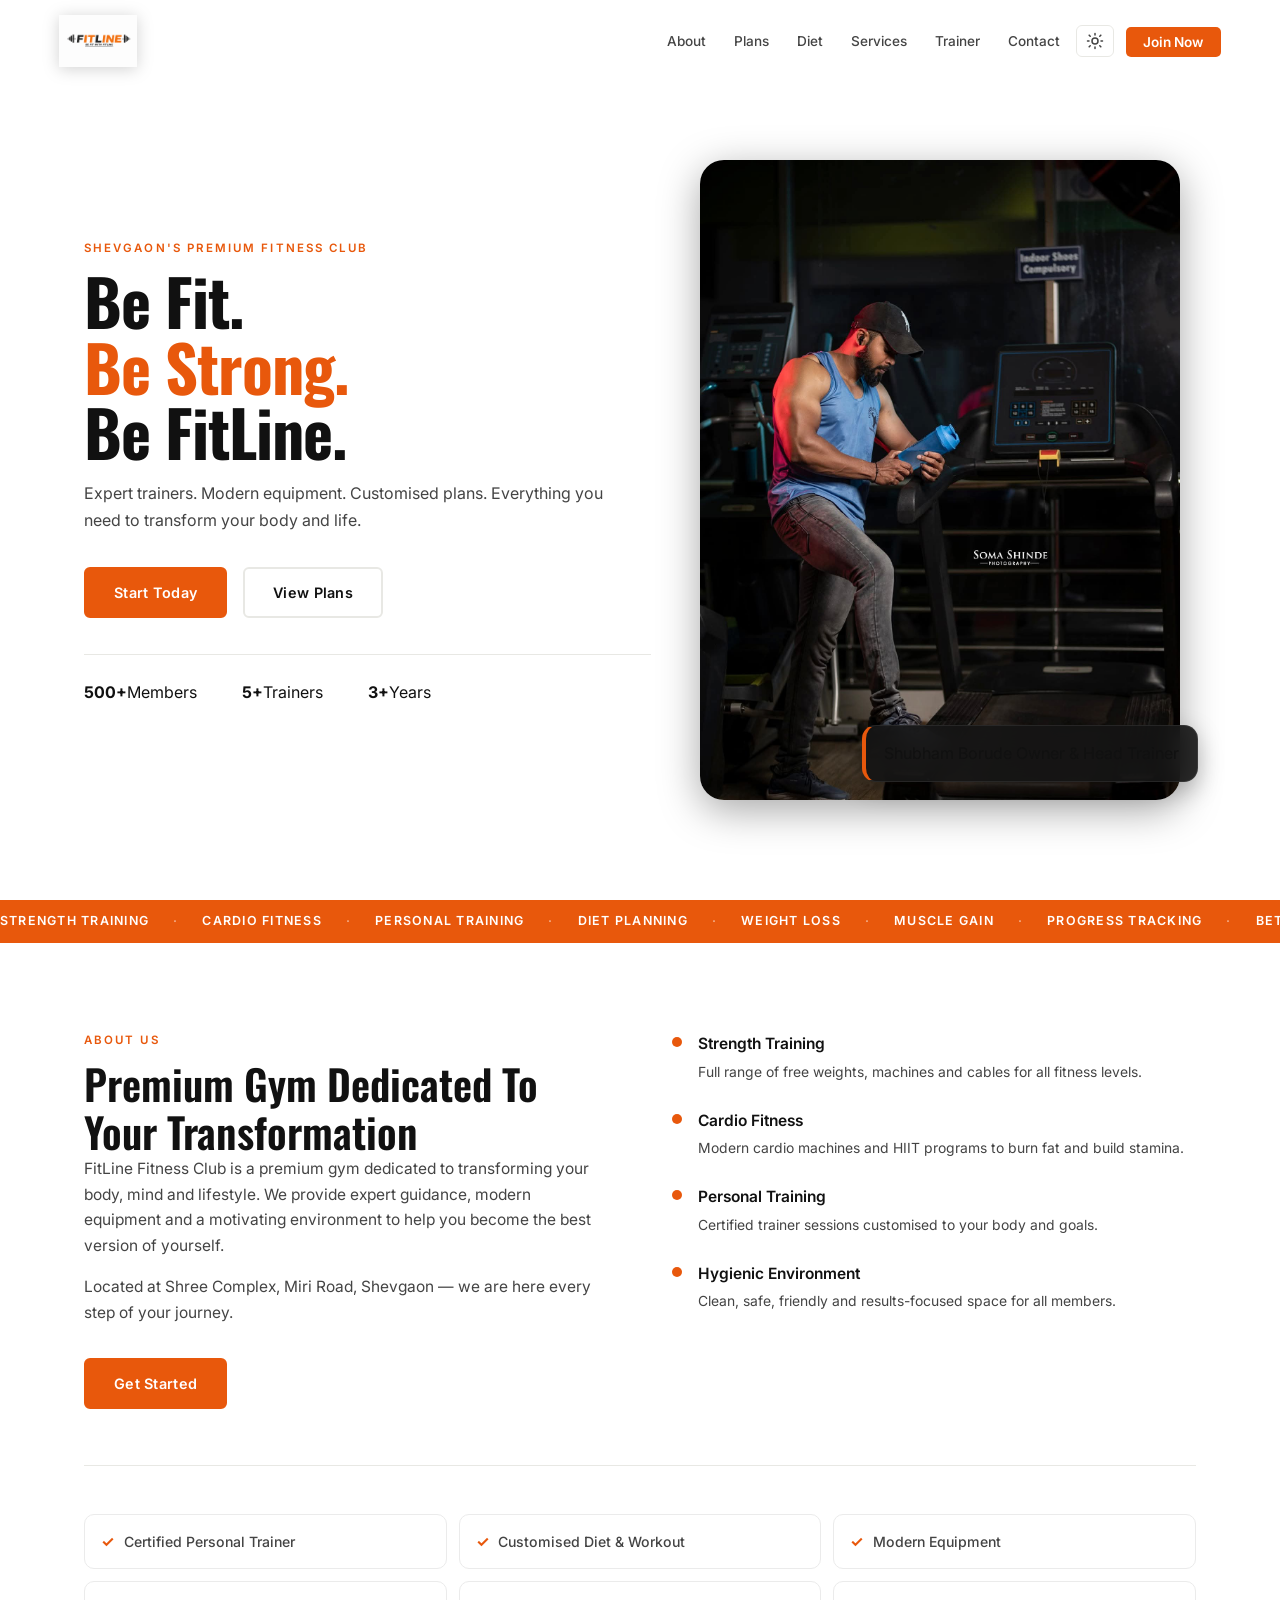
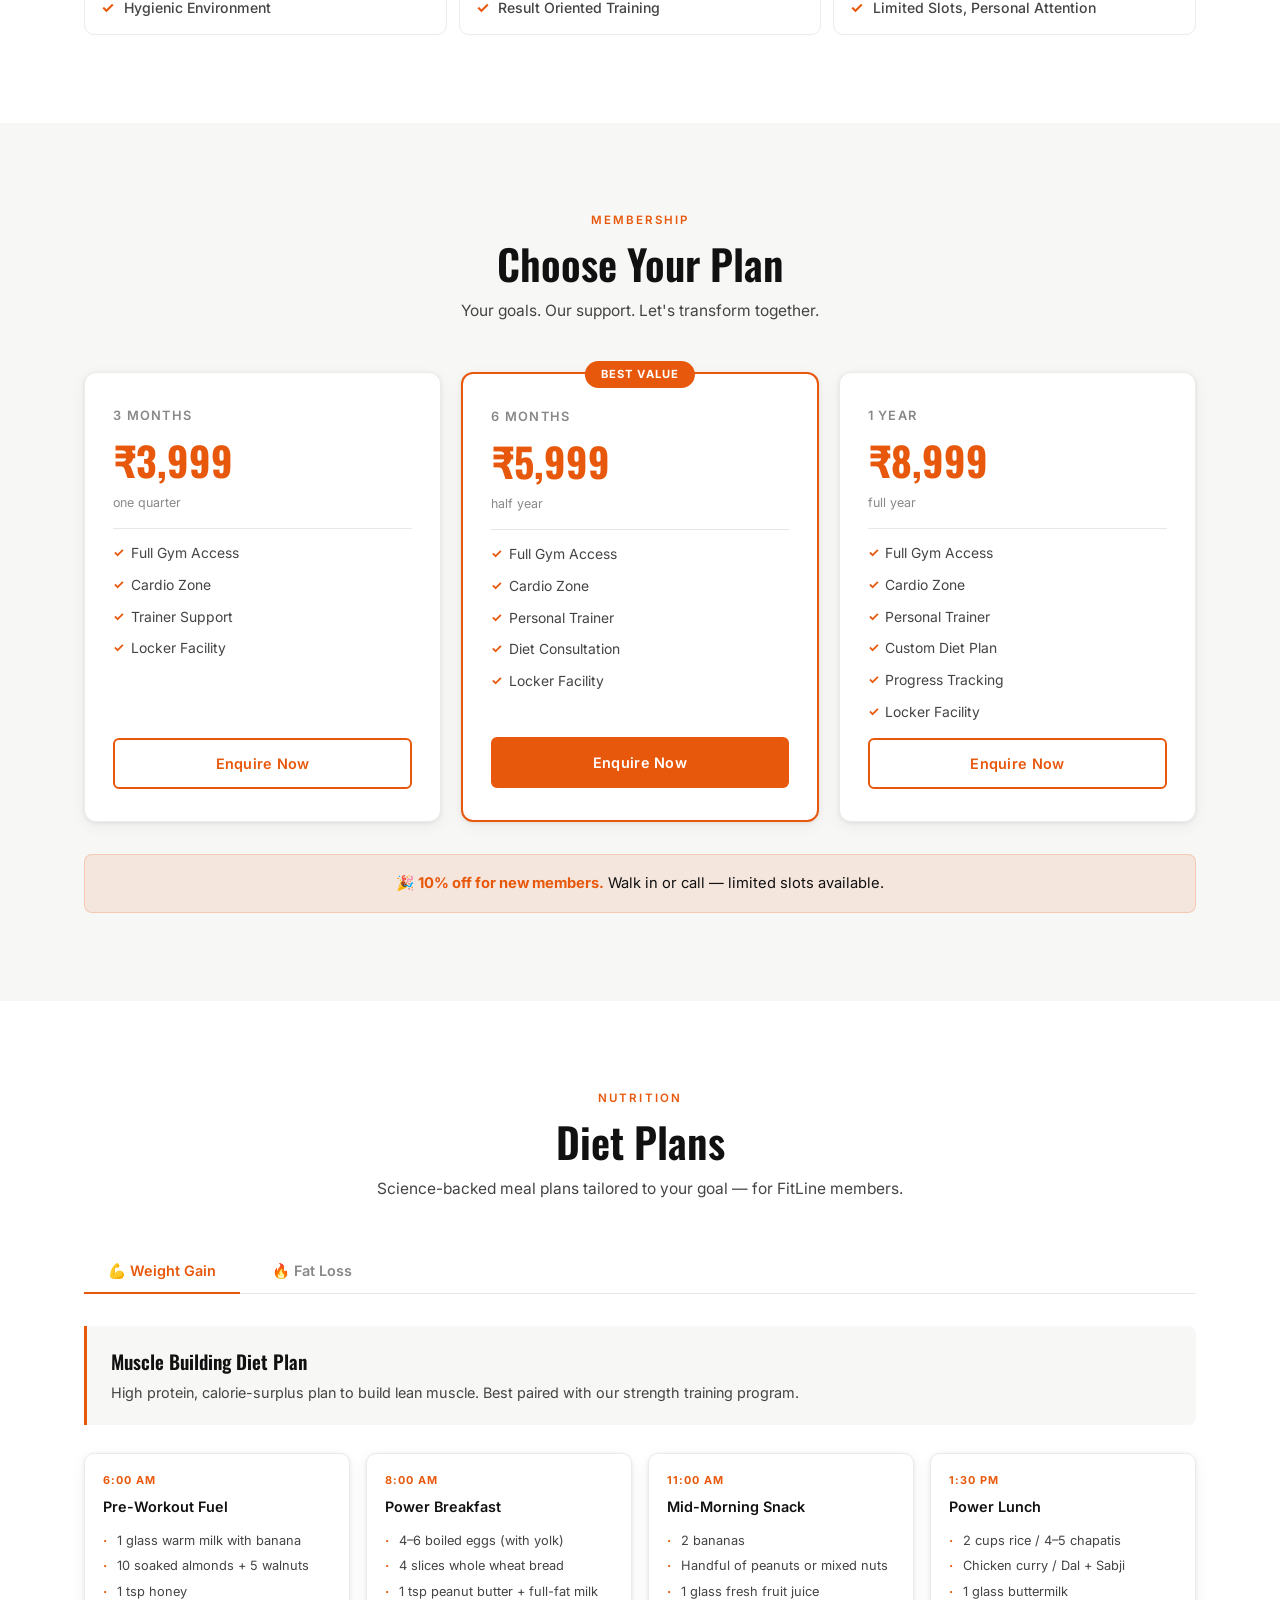
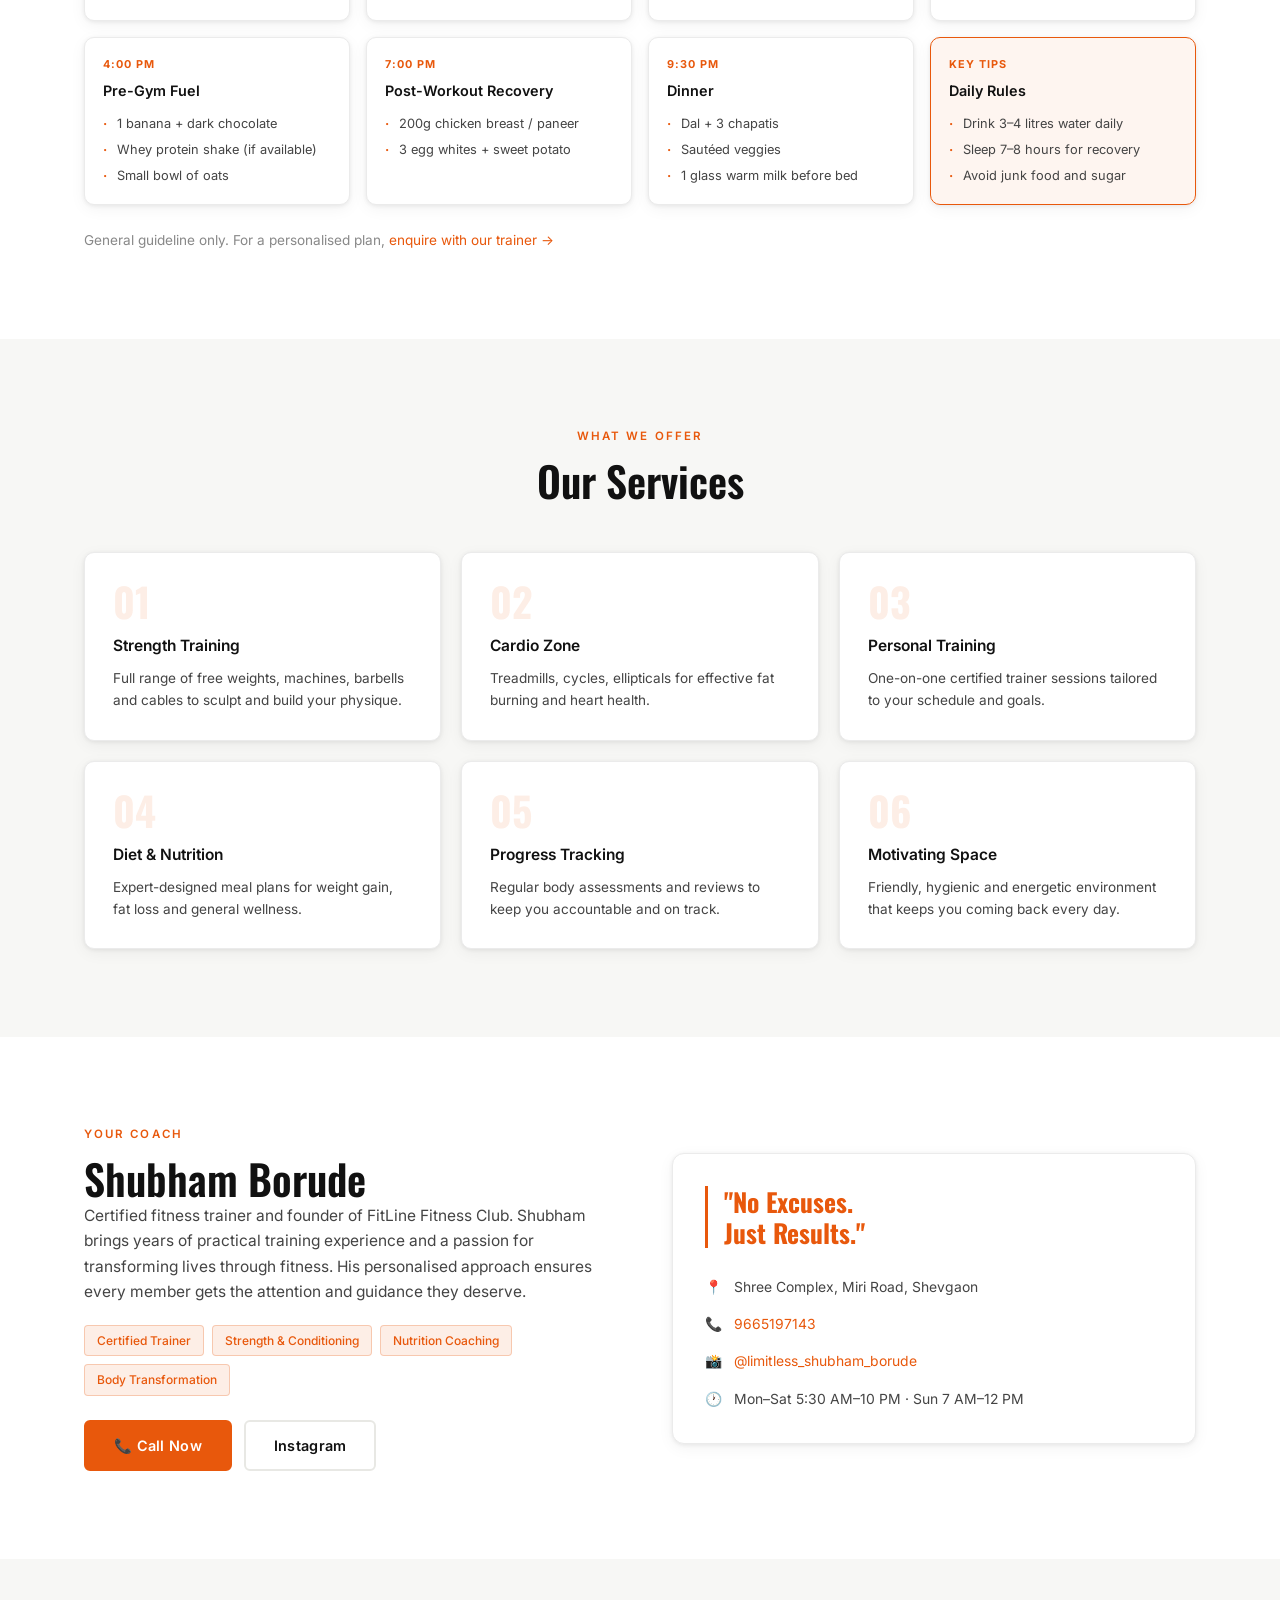
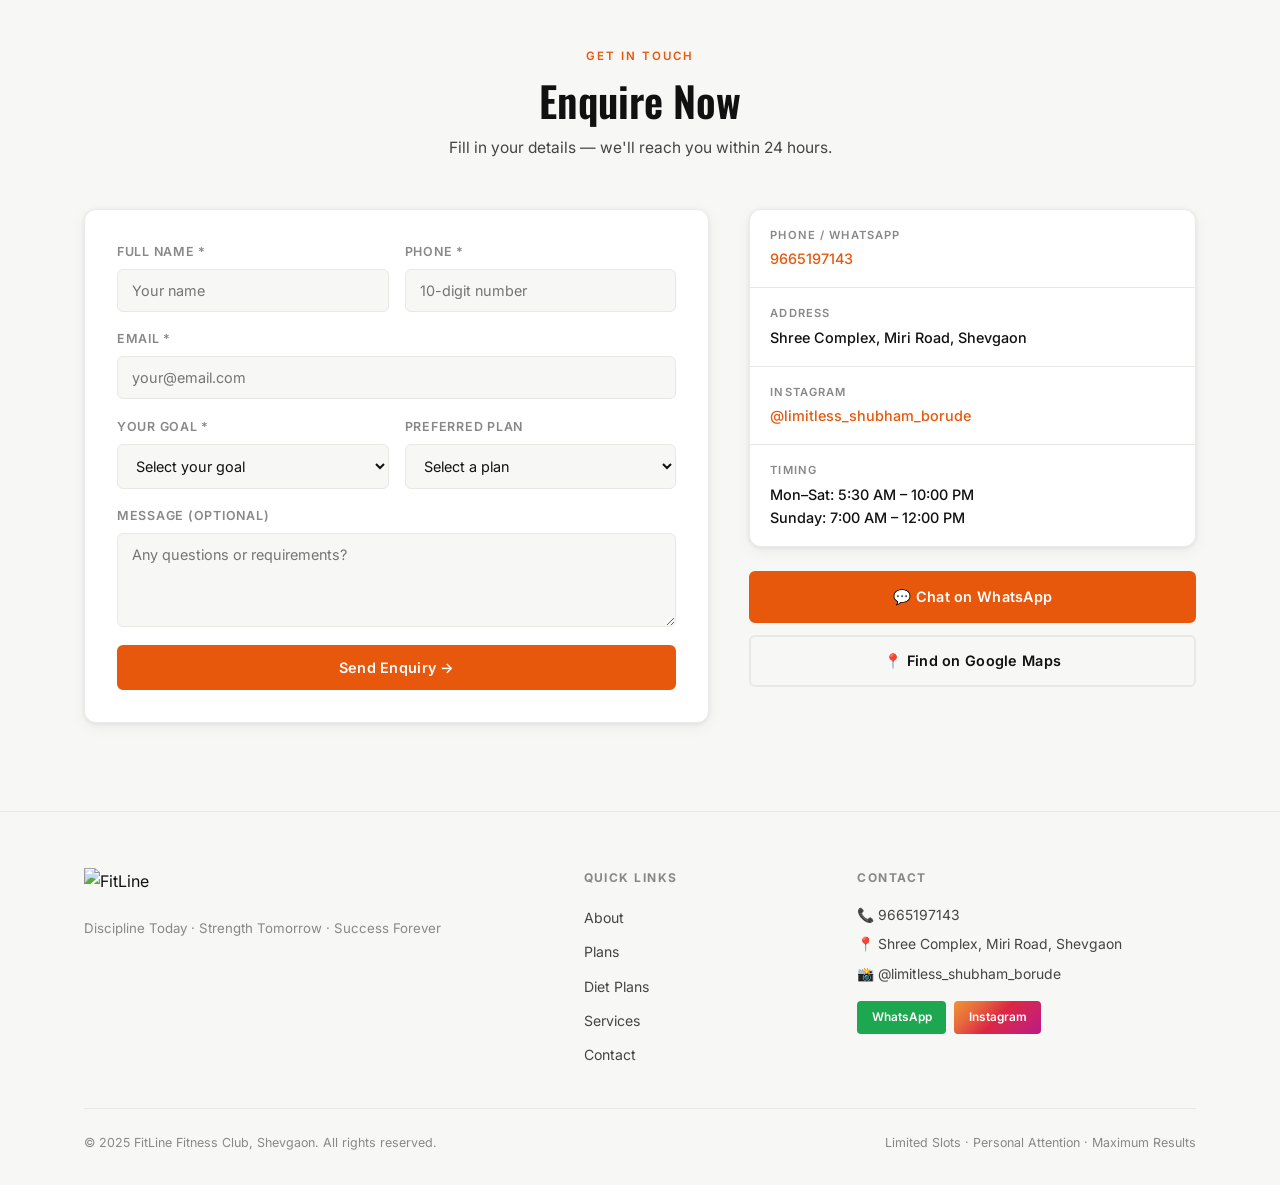
==== commit 79ff3b2c: "Added logo and qr code" ====
--- a/index.html
+++ b/index.html
@@ -14,7 +14,7 @@
   <nav class="navbar" id="navbar">
     <div class="nav-inner">
       <a href="#hero" class="nav-logo">
-        <img src="ChatGPT Image May 16, 2026, 02_22_30 PM.png" alt="FitLine Fitness Club" class="logo-img" />
+        <img src="ChatGPT Image May 25, 2026, 02_06_48 PM.png" alt="FitLine Fitness Club" class="logo-img" />
       </a>
       <ul class="nav-links" id="navLinks">
         <li><a href="#about">About</a></li>
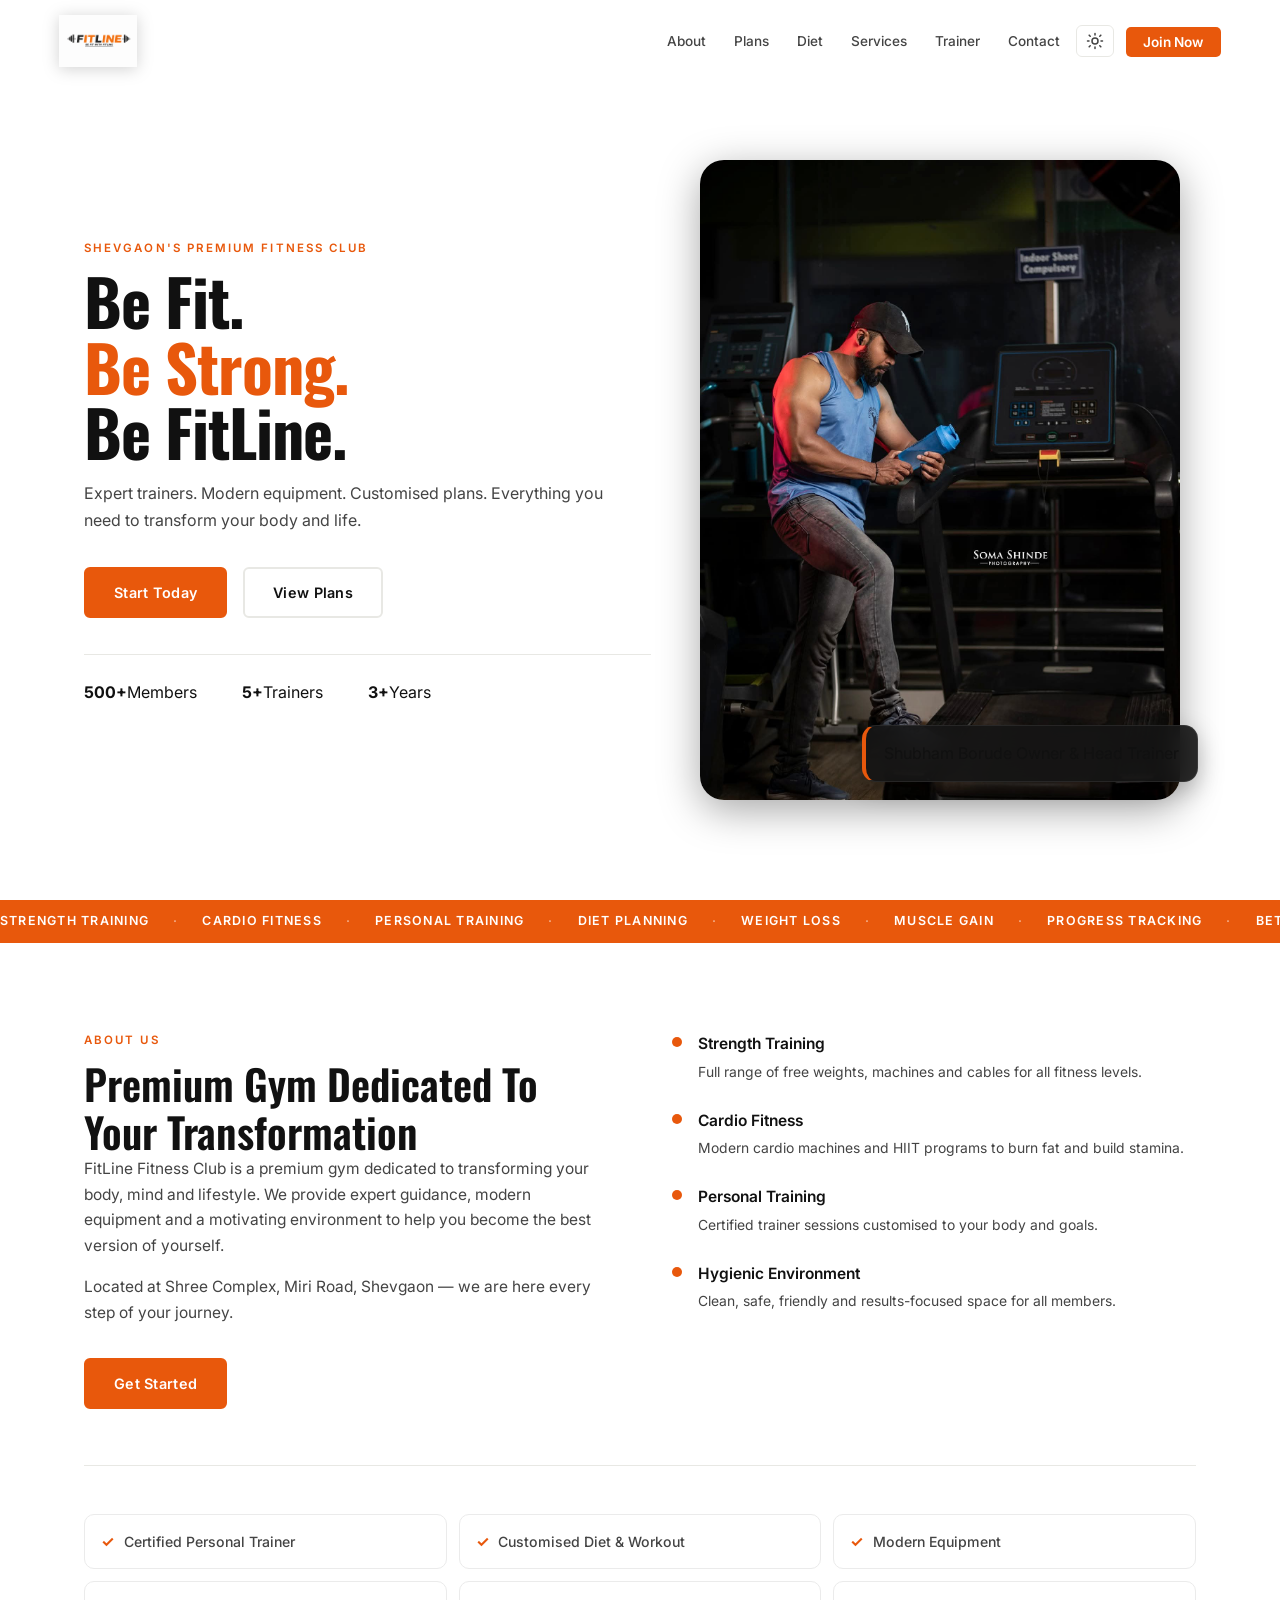
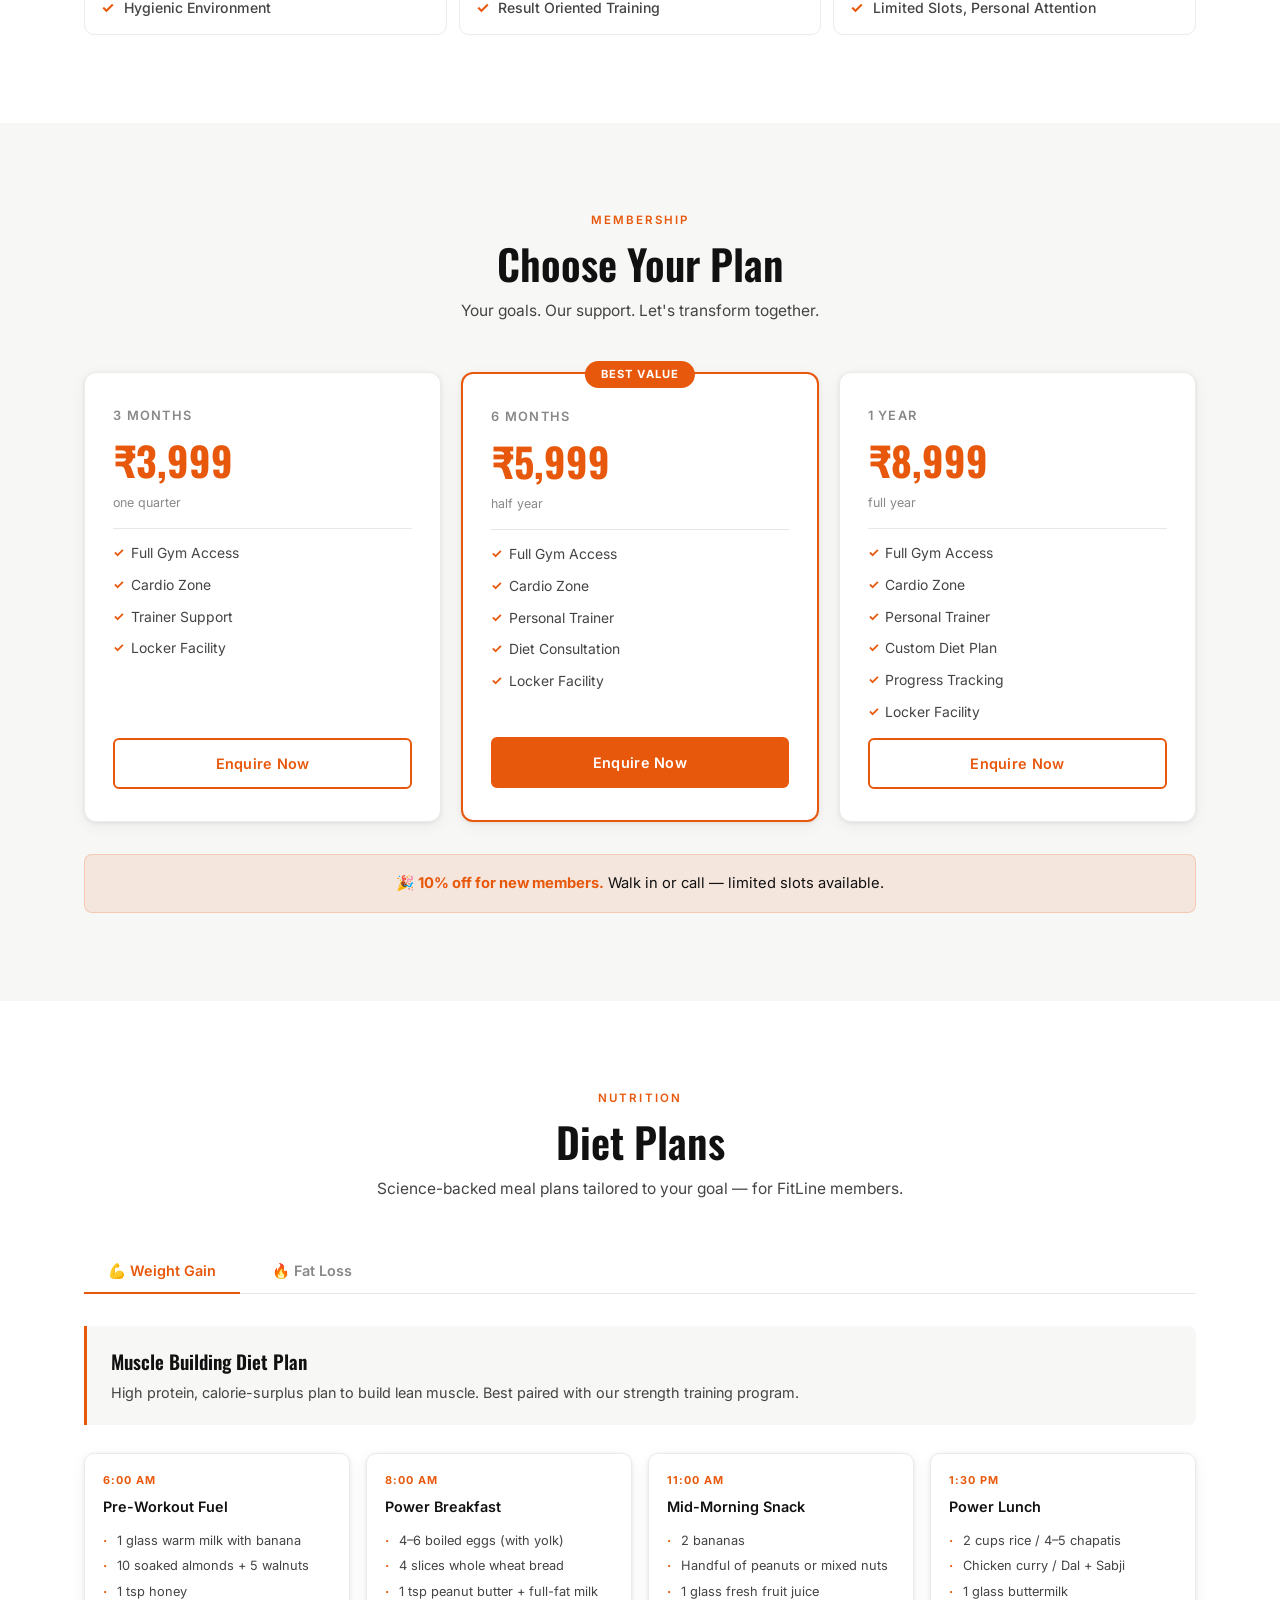
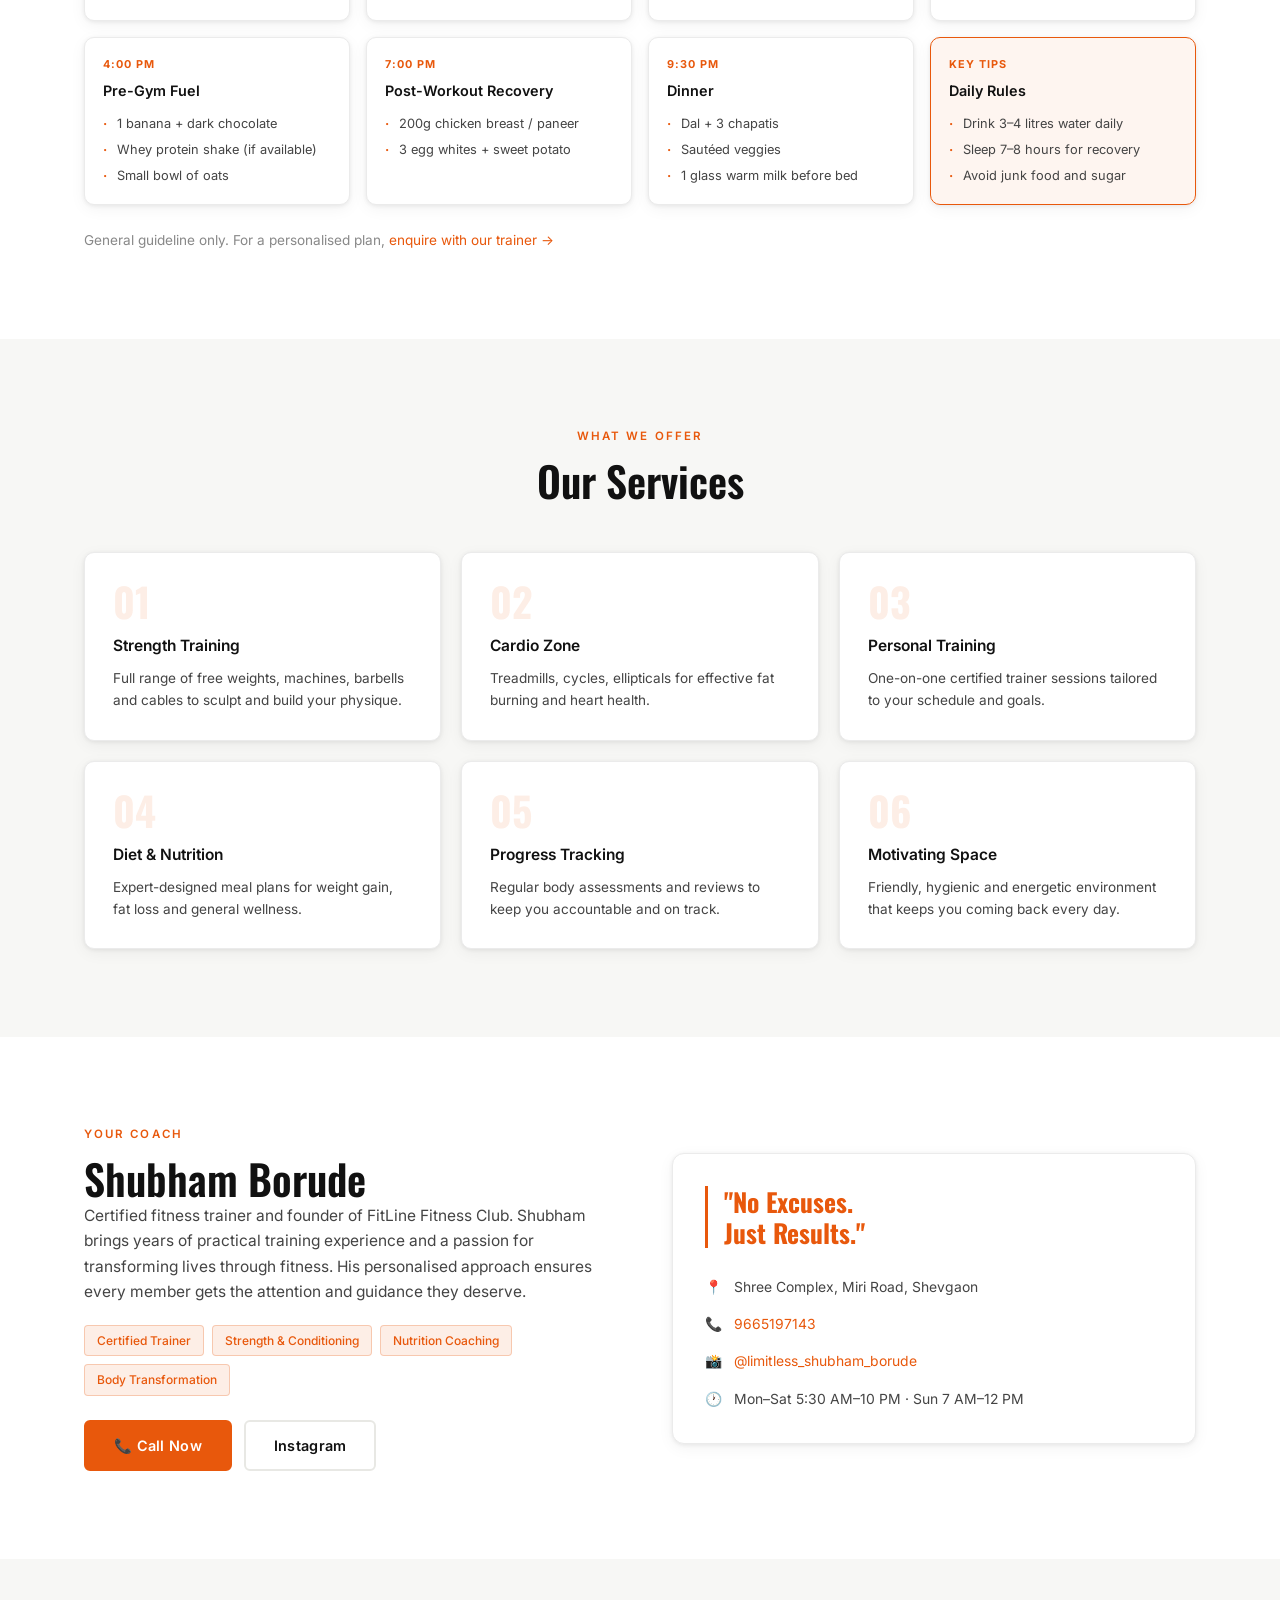
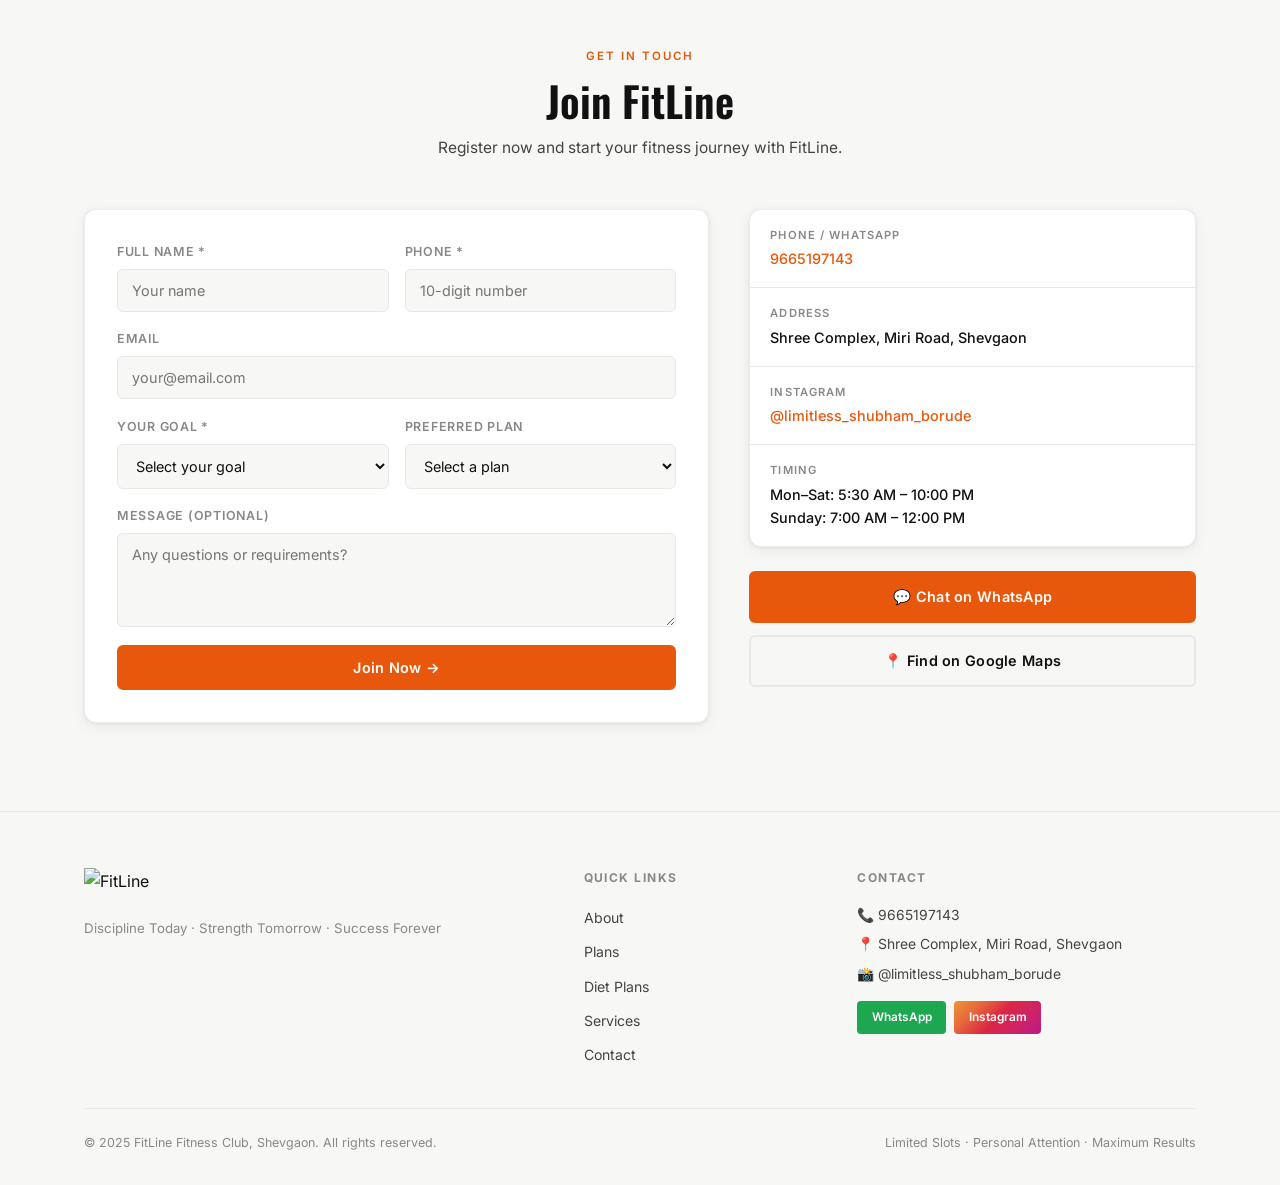
==== commit b87c16db: "Changed form content" ====
--- a/index.html
+++ b/index.html
@@ -317,11 +317,11 @@
       <div class="eyebrow">Get In Touch</div>
 
       <h2 class="section-heading tc">
-        Enquire Now
+        Join FitLine
       </h2>
 
       <p class="sec-sub">
-        Fill in your details — we'll reach you within 24 hours.
+        Register now and start your fitness journey with FitLine.
       </p>
     </div>
 
@@ -365,7 +365,7 @@
 
         <div class="ff">
 
-          <label>Email *</label>
+          <label>Email</label>
 
           <input
             type="email"
@@ -456,7 +456,7 @@
           type="submit"
           class="btn btn-primary btn-full"
         >
-          Send Enquiry →
+          Join Now →
         </button>
 
         <div
@@ -464,7 +464,7 @@
           class="form-ok"
           style="display:none;color:#22c55e;margin-top:1rem;"
         >
-          ✅ Enquiry submitted successfully! Check your email 💪
+          ✅ Registration successful! Welcome to FitLine 💪
         </div>
 
       </form>
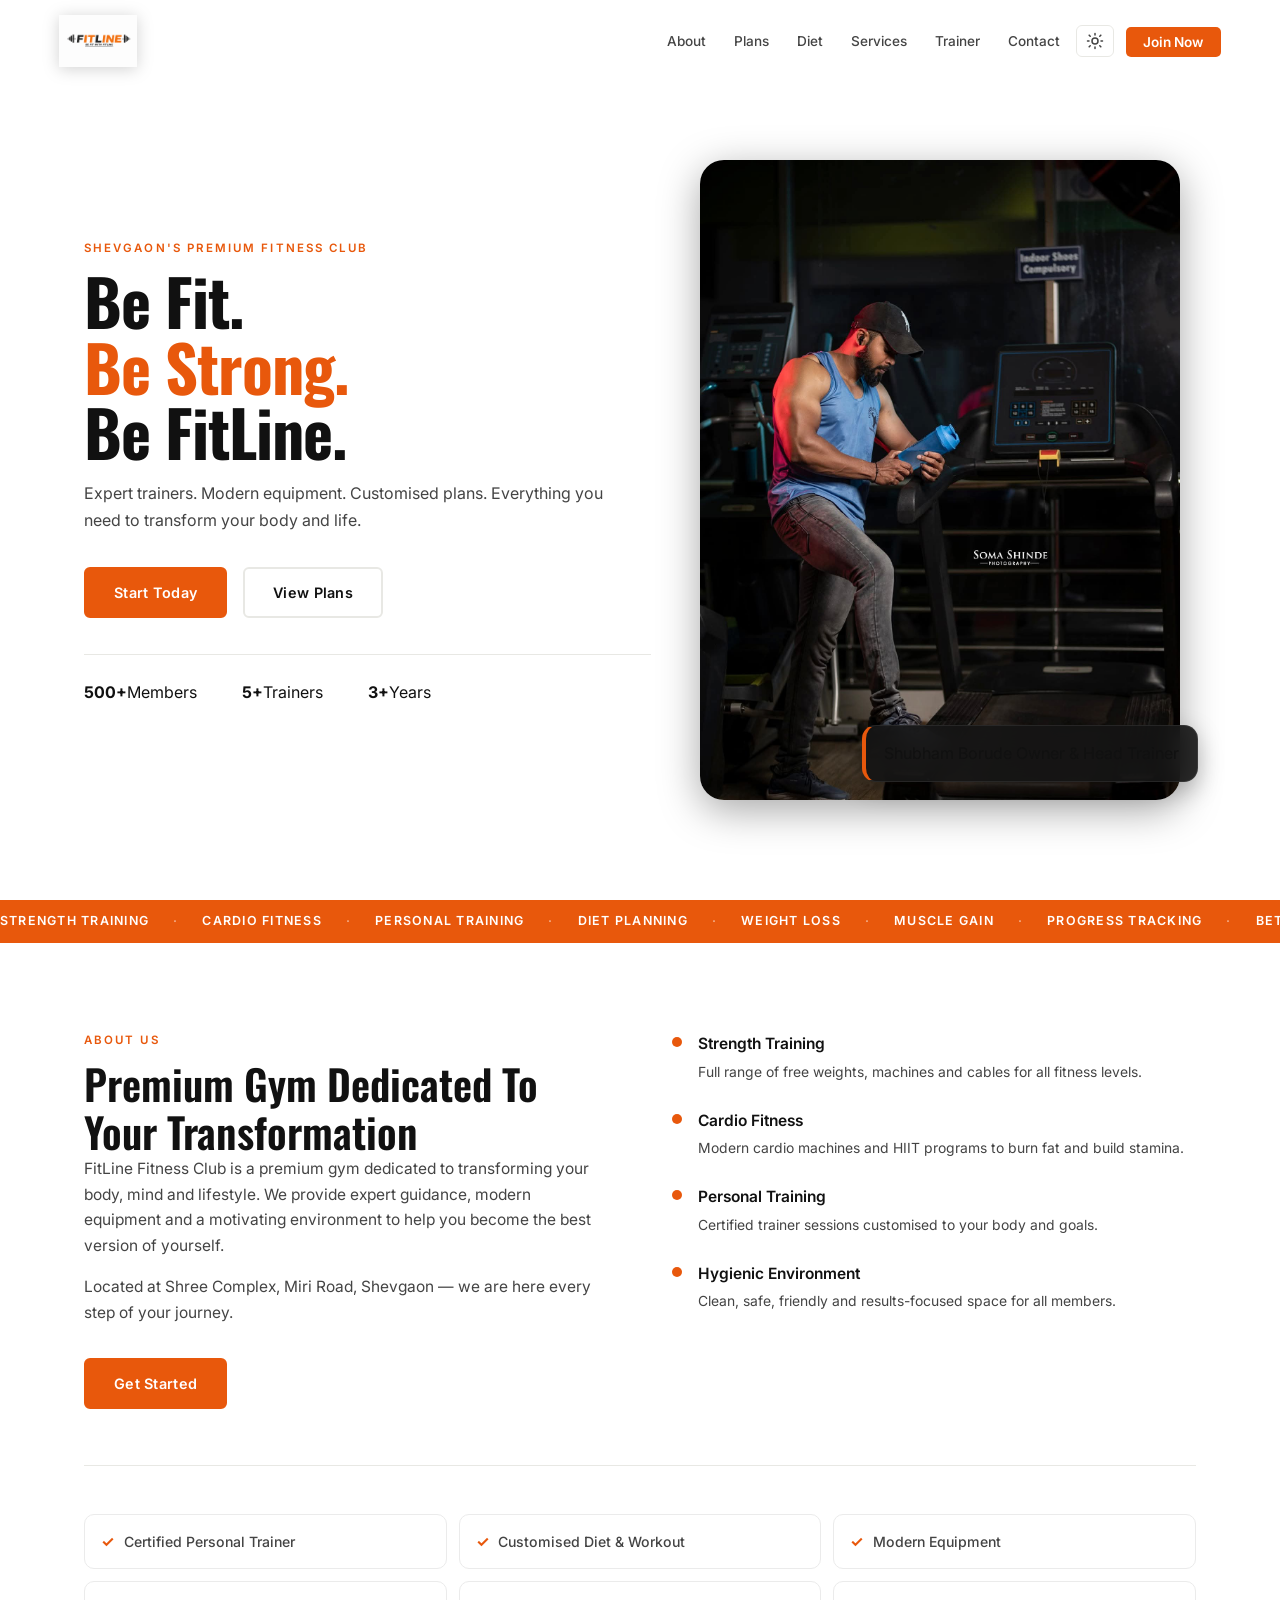
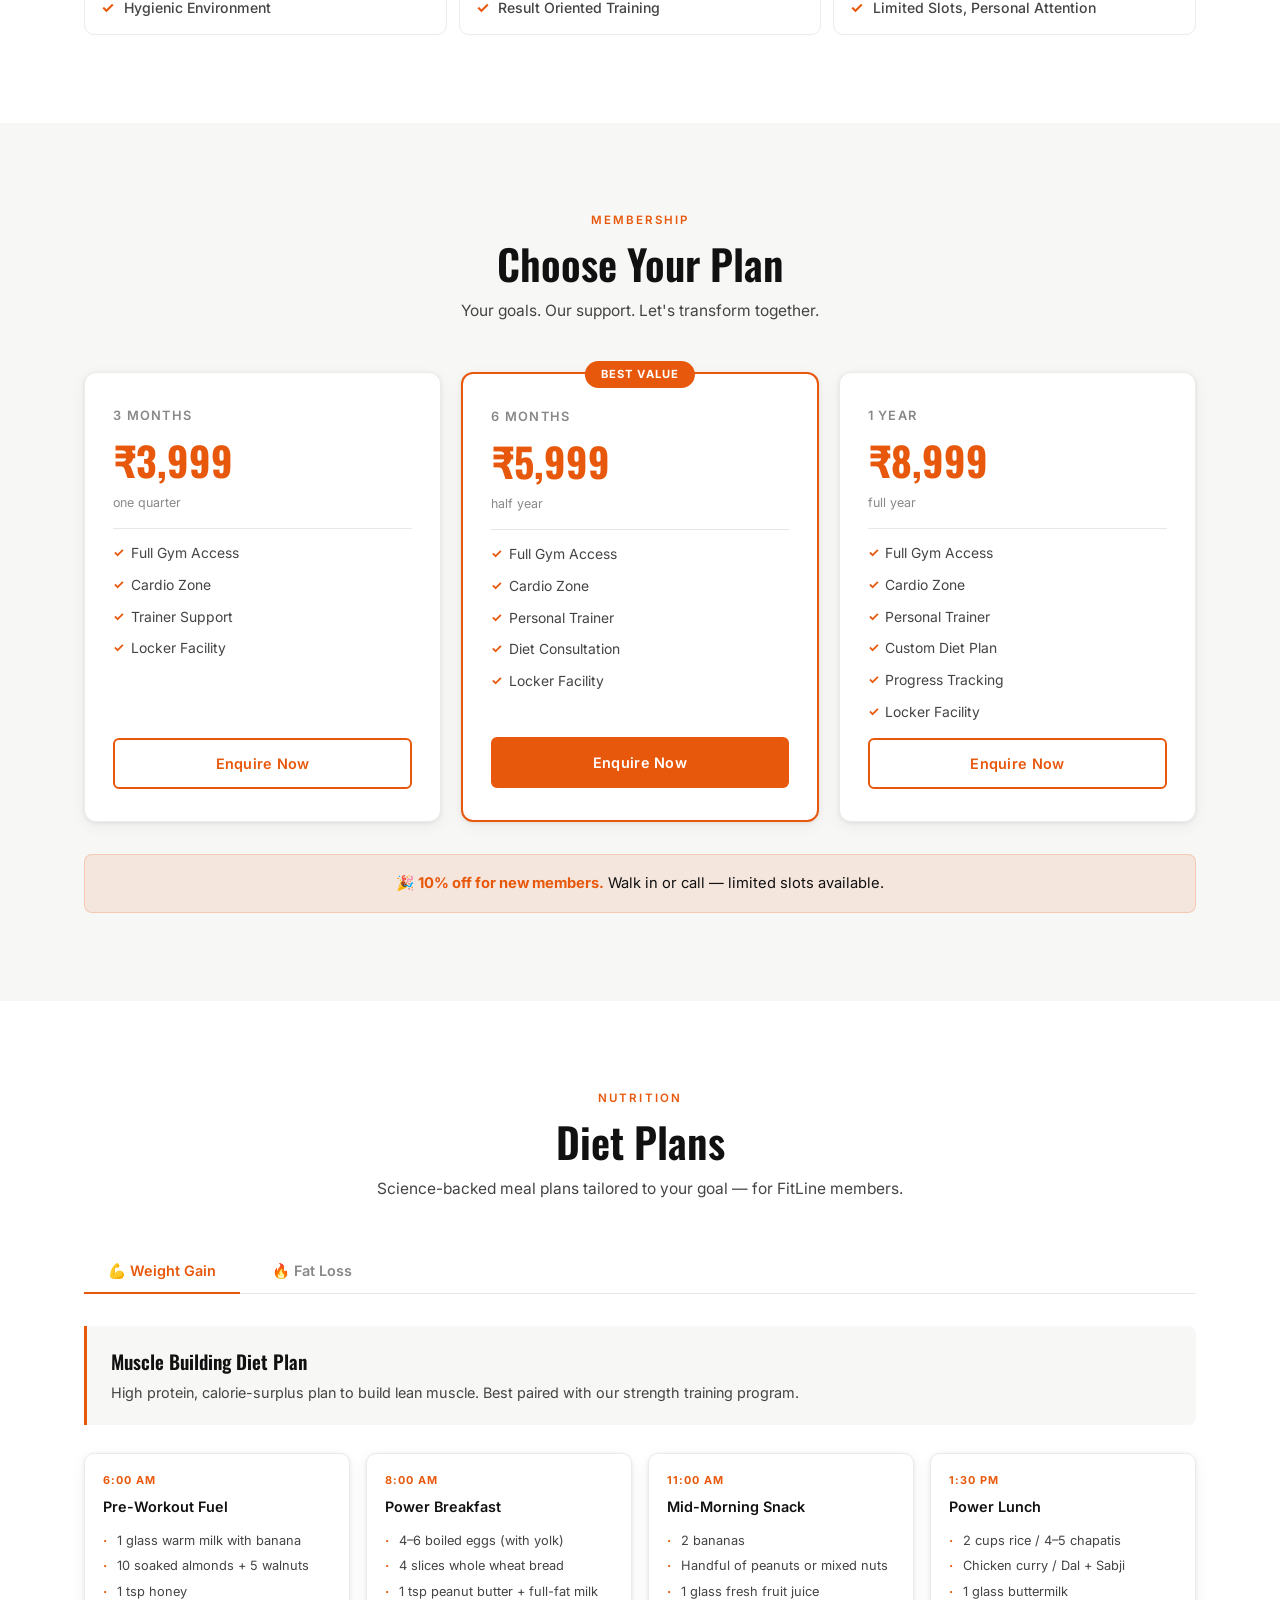
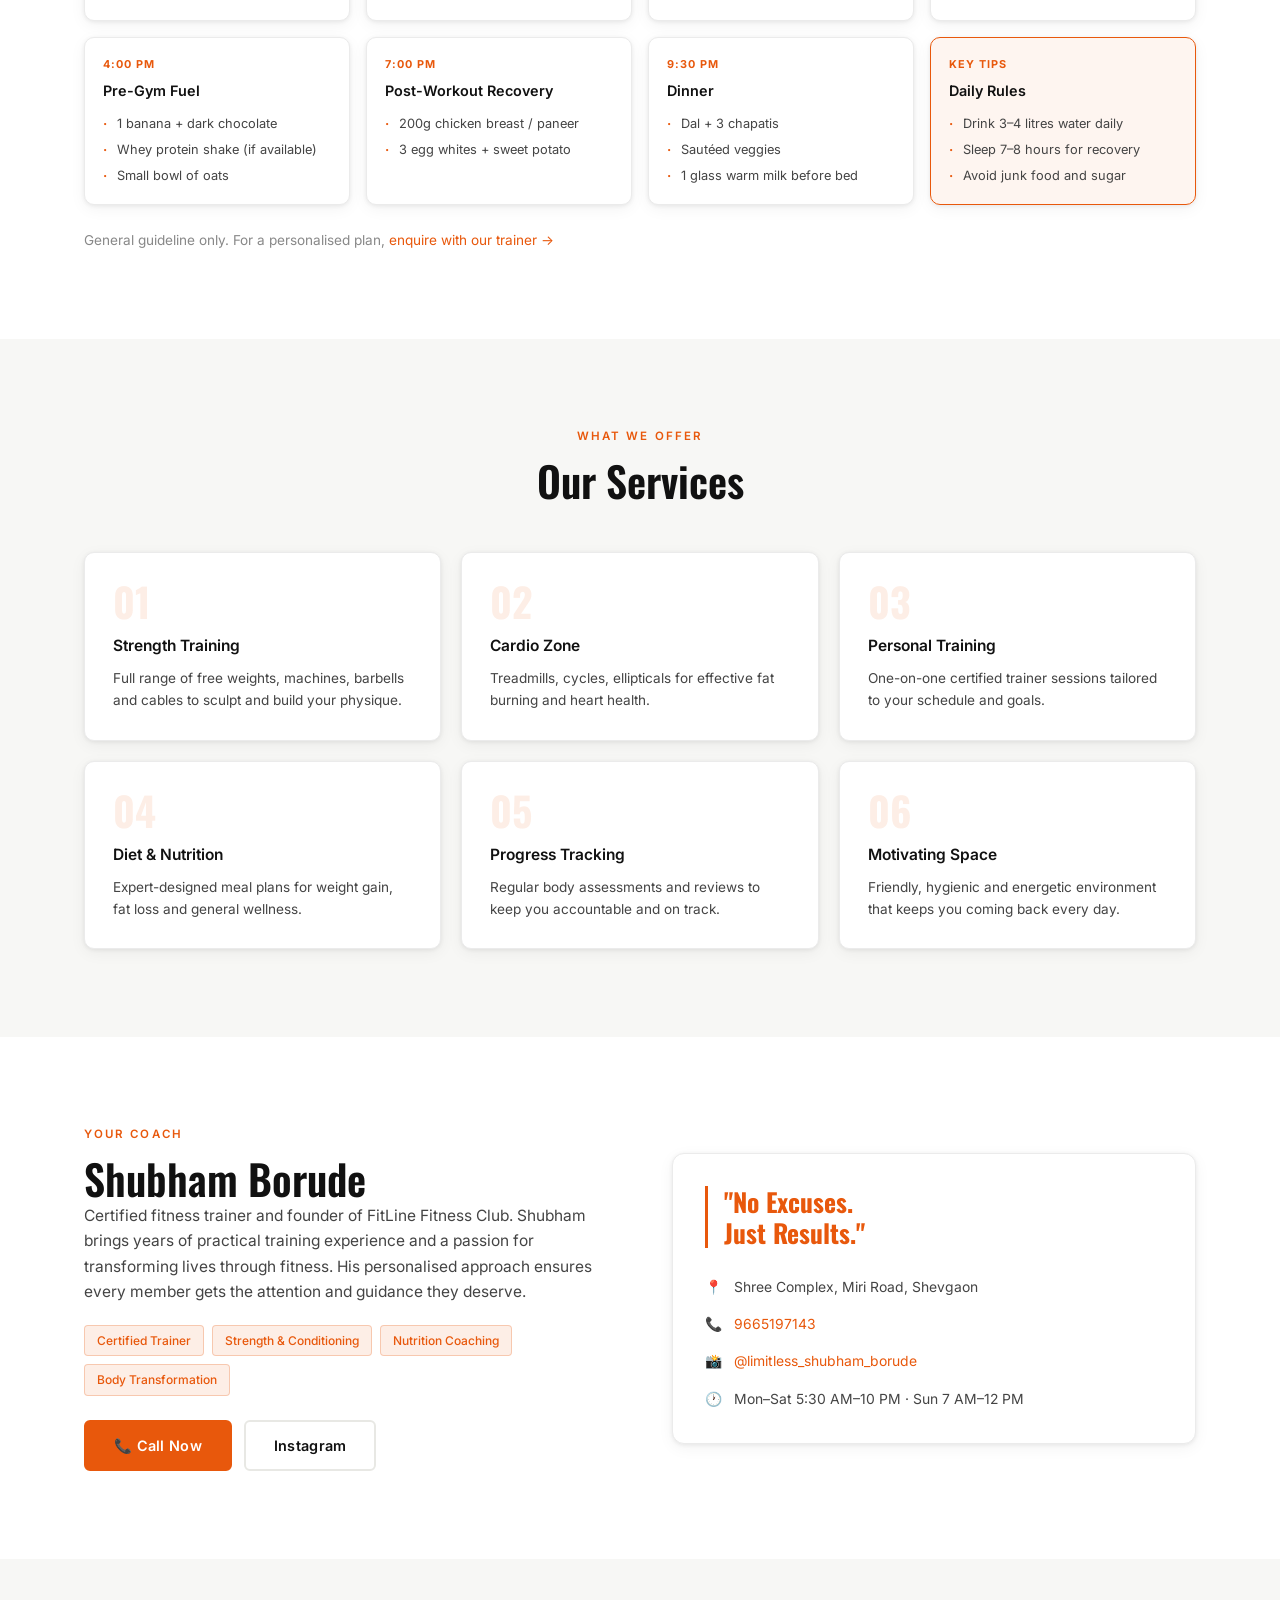
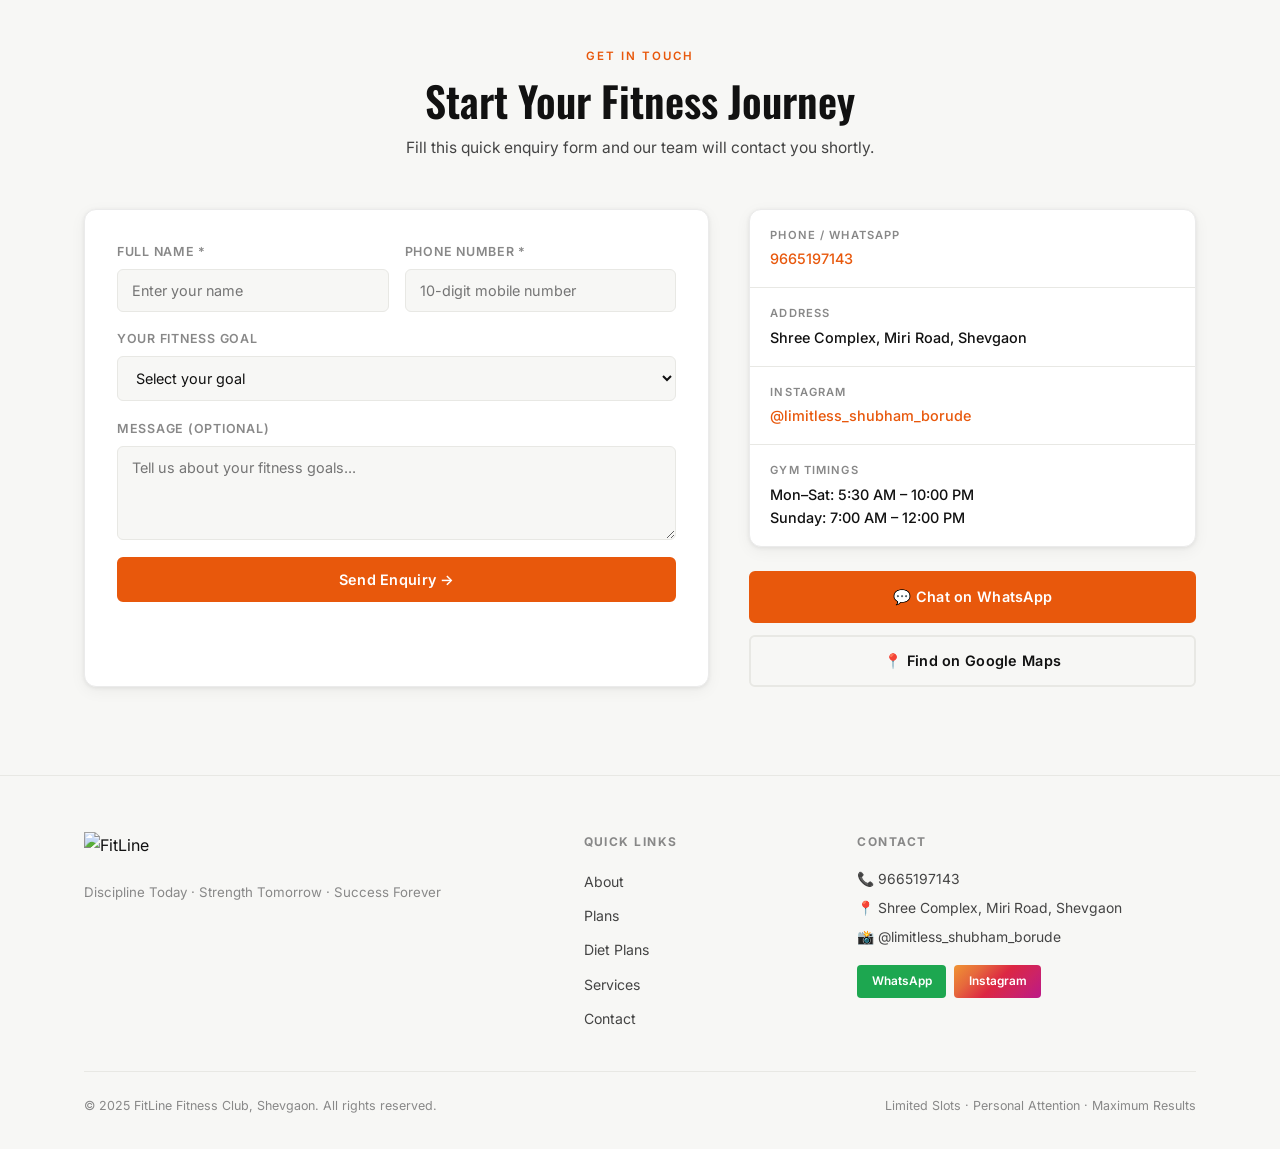
==== commit a1366a88: "added join form" ====
--- a/index.html
+++ b/index.html
@@ -309,25 +309,30 @@
     </div>
   </section>
 
- <!-- CONTACT -->
+<!-- CONTACT -->
 <section class="section bg-alt" id="contact">
+
   <div class="container">
 
     <div class="sec-header">
-      <div class="eyebrow">Get In Touch</div>
+
+      <div class="eyebrow">
+        Get In Touch
+      </div>
 
       <h2 class="section-heading tc">
-        Join FitLine
+        Start Your Fitness Journey
       </h2>
 
       <p class="sec-sub">
-        Register now and start your fitness journey with FitLine.
+        Fill this quick enquiry form and our team will contact you shortly.
       </p>
+
     </div>
 
     <div class="contact-grid">
 
-      <!-- FORM -->
+      <!-- SIMPLE ENQUIRY FORM -->
 
       <form
         class="enq-form"
@@ -340,103 +345,60 @@
         <div class="form-row">
 
           <div class="ff">
+
             <label>Full Name *</label>
 
             <input
               type="text"
               name="name"
-              placeholder="Your name"
+              placeholder="Enter your name"
               required
             />
+
           </div>
 
           <div class="ff">
-            <label>Phone *</label>
+
+            <label>Phone Number *</label>
 
             <input
               type="tel"
               name="phone"
-              placeholder="10-digit number"
+              placeholder="10-digit mobile number"
               required
             />
+
           </div>
 
         </div>
 
         <div class="ff">
 
-          <label>Email</label>
-
-          <input
-            type="email"
-            name="email"
-            placeholder="your@email.com"
-            required
-          />
-
-        </div>
-
-        <div class="form-row">
-
-          <div class="ff">
-
-            <label>Your Goal *</label>
-
-            <select name="goal" required>
-
-              <option value="">
-                Select your goal
-              </option>
-
-              <option>
-                Weight Gain / Muscle Building
-              </option>
-
-              <option>
-                Fat Loss / Weight Loss
-              </option>
-
-              <option>
-                General Fitness
-              </option>
-
-              <option>
-                Strength Training
-              </option>
-
-              <option>
-                Cardio & Stamina
-              </option>
-
-            </select>
-
-          </div>
-
-          <div class="ff">
-
-            <label>Preferred Plan</label>
-
-            <select name="plan">
-
-              <option value="">
-                Select a plan
-              </option>
-
-              <option>
-                3 Months — ₹3,999
-              </option>
-
-              <option>
-                6 Months — ₹5,999
-              </option>
-
-              <option>
-                1 Year — ₹8,999
-              </option>
-
-            </select>
-
-          </div>
+          <label>Your Fitness Goal</label>
+
+          <select name="goal">
+
+            <option value="">
+              Select your goal
+            </option>
+
+            <option>
+              Weight Loss
+            </option>
+
+            <option>
+              Muscle Gain
+            </option>
+
+            <option>
+              General Fitness
+            </option>
+
+            <option>
+              Strength Training
+            </option>
+
+          </select>
 
         </div>
 
@@ -447,7 +409,7 @@
           <textarea
             name="message"
             rows="4"
-            placeholder="Any questions or requirements?"
+            placeholder="Tell us about your fitness goals..."
           ></textarea>
 
         </div>
@@ -456,7 +418,7 @@
           type="submit"
           class="btn btn-primary btn-full"
         >
-          Join Now →
+          Send Enquiry →
         </button>
 
         <div
@@ -464,7 +426,7 @@
           class="form-ok"
           style="display:none;color:#22c55e;margin-top:1rem;"
         >
-          ✅ Registration successful! Welcome to FitLine 💪
+          ✅ Enquiry submitted successfully! We’ll contact you soon 💪
         </div>
 
       </form>
@@ -476,13 +438,14 @@
         style="display:none;"
       ></iframe>
 
-      <!-- SIDE INFO -->
+      <!-- CONTACT SIDE -->
 
       <div class="contact-side">
 
         <div class="cinfo-block">
 
           <div class="ci">
+
             <span class="ci-lbl">
               Phone / WhatsApp
             </span>
@@ -493,9 +456,11 @@
             >
               9665197143
             </a>
+
           </div>
 
           <div class="ci">
+
             <span class="ci-lbl">
               Address
             </span>
@@ -504,9 +469,11 @@
               Shree Complex, Miri Road,
               Shevgaon
             </span>
+
           </div>
 
           <div class="ci">
+
             <span class="ci-lbl">
               Instagram
             </span>
@@ -518,11 +485,13 @@
             >
               @limitless_shubham_borude
             </a>
+
           </div>
 
           <div class="ci">
+
             <span class="ci-lbl">
-              Timing
+              Gym Timings
             </span>
 
             <span class="ci-val">
@@ -530,12 +499,13 @@
               <br>
               Sunday: 7:00 AM – 12:00 PM
             </span>
+
           </div>
 
         </div>
 
         <a
-          href="https://wa.me/919665197143?text=Hi%20FitLine!%20I%20want%20to%20enquire%20about%20membership."
+          href="https://wa.me/919665197143?text=Hi%20FitLine!%20I%20want%20to%20know%20more%20about%20membership."
           target="_blank"
           class="btn btn-primary btn-full"
           style="margin-top:1.5rem;"
@@ -557,6 +527,7 @@
     </div>
 
   </div>
+
 </section>
   <!-- FOOTER -->
   <footer class="footer">
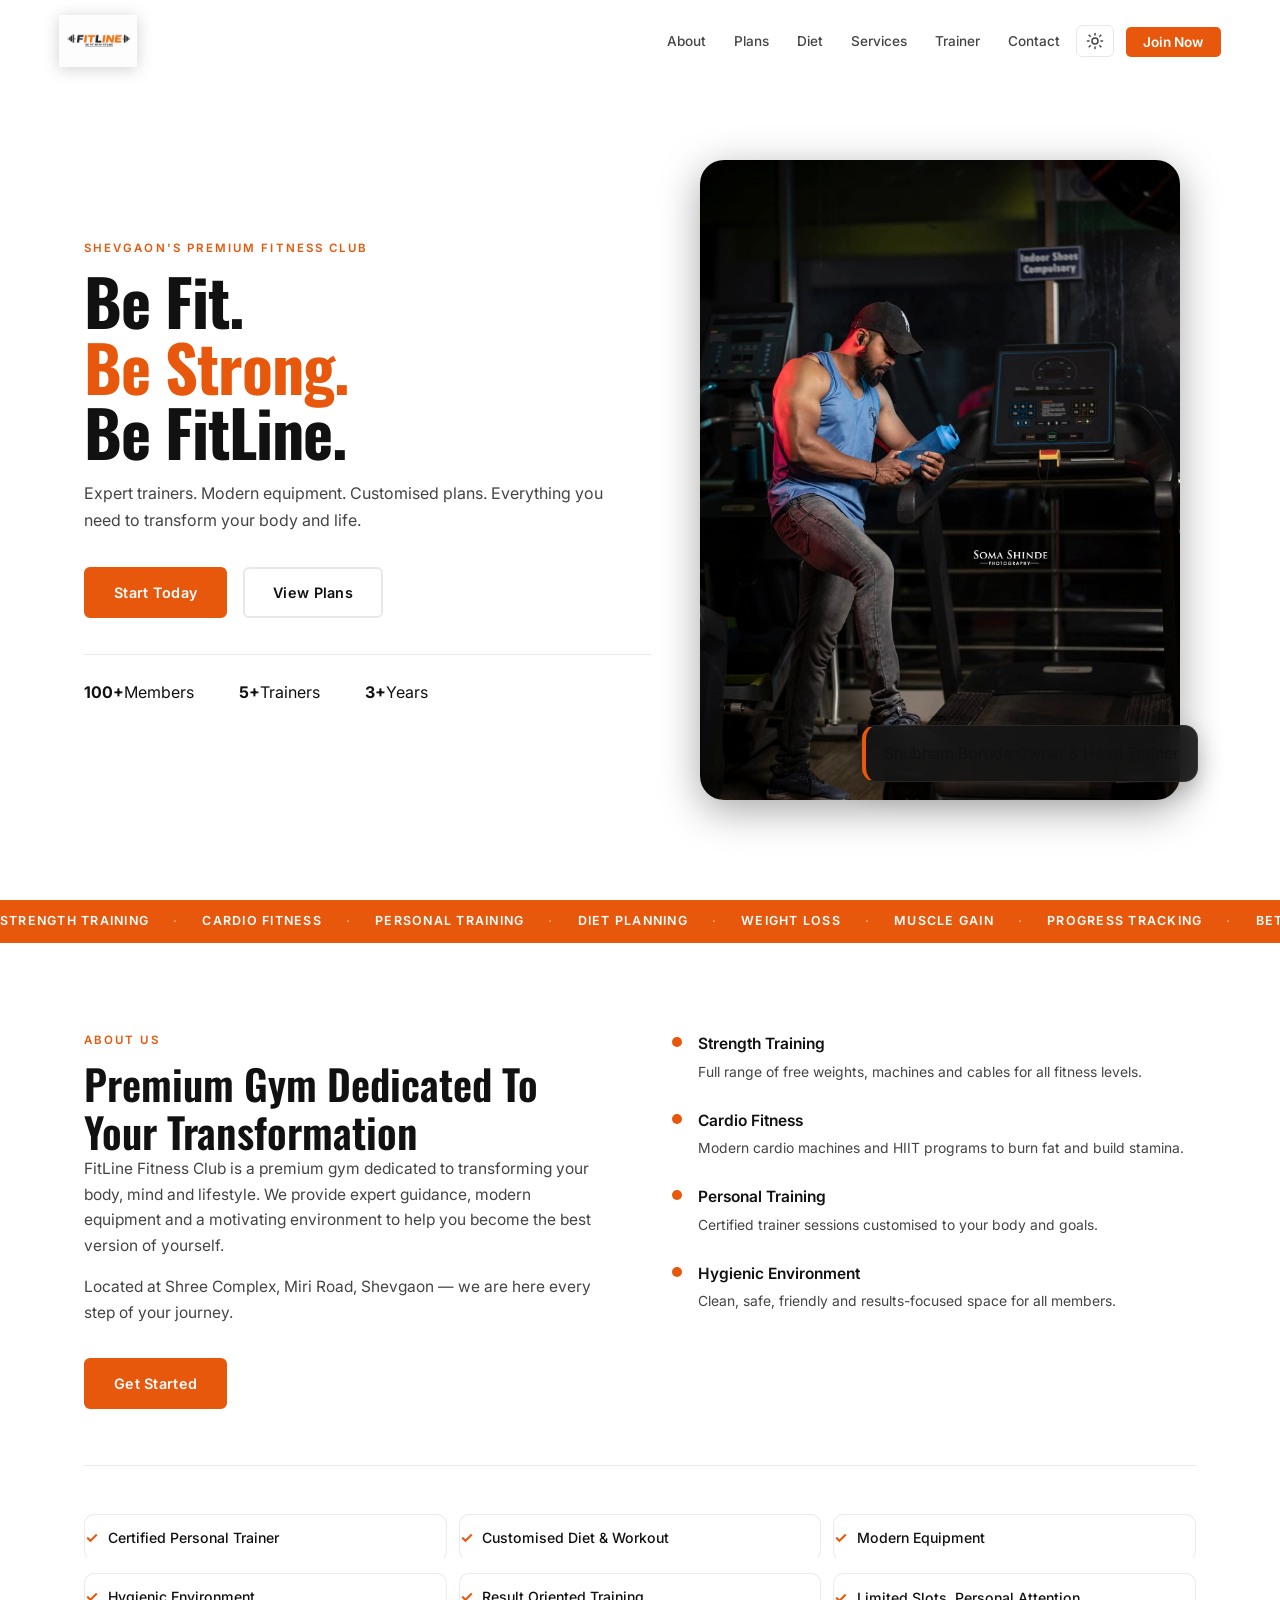
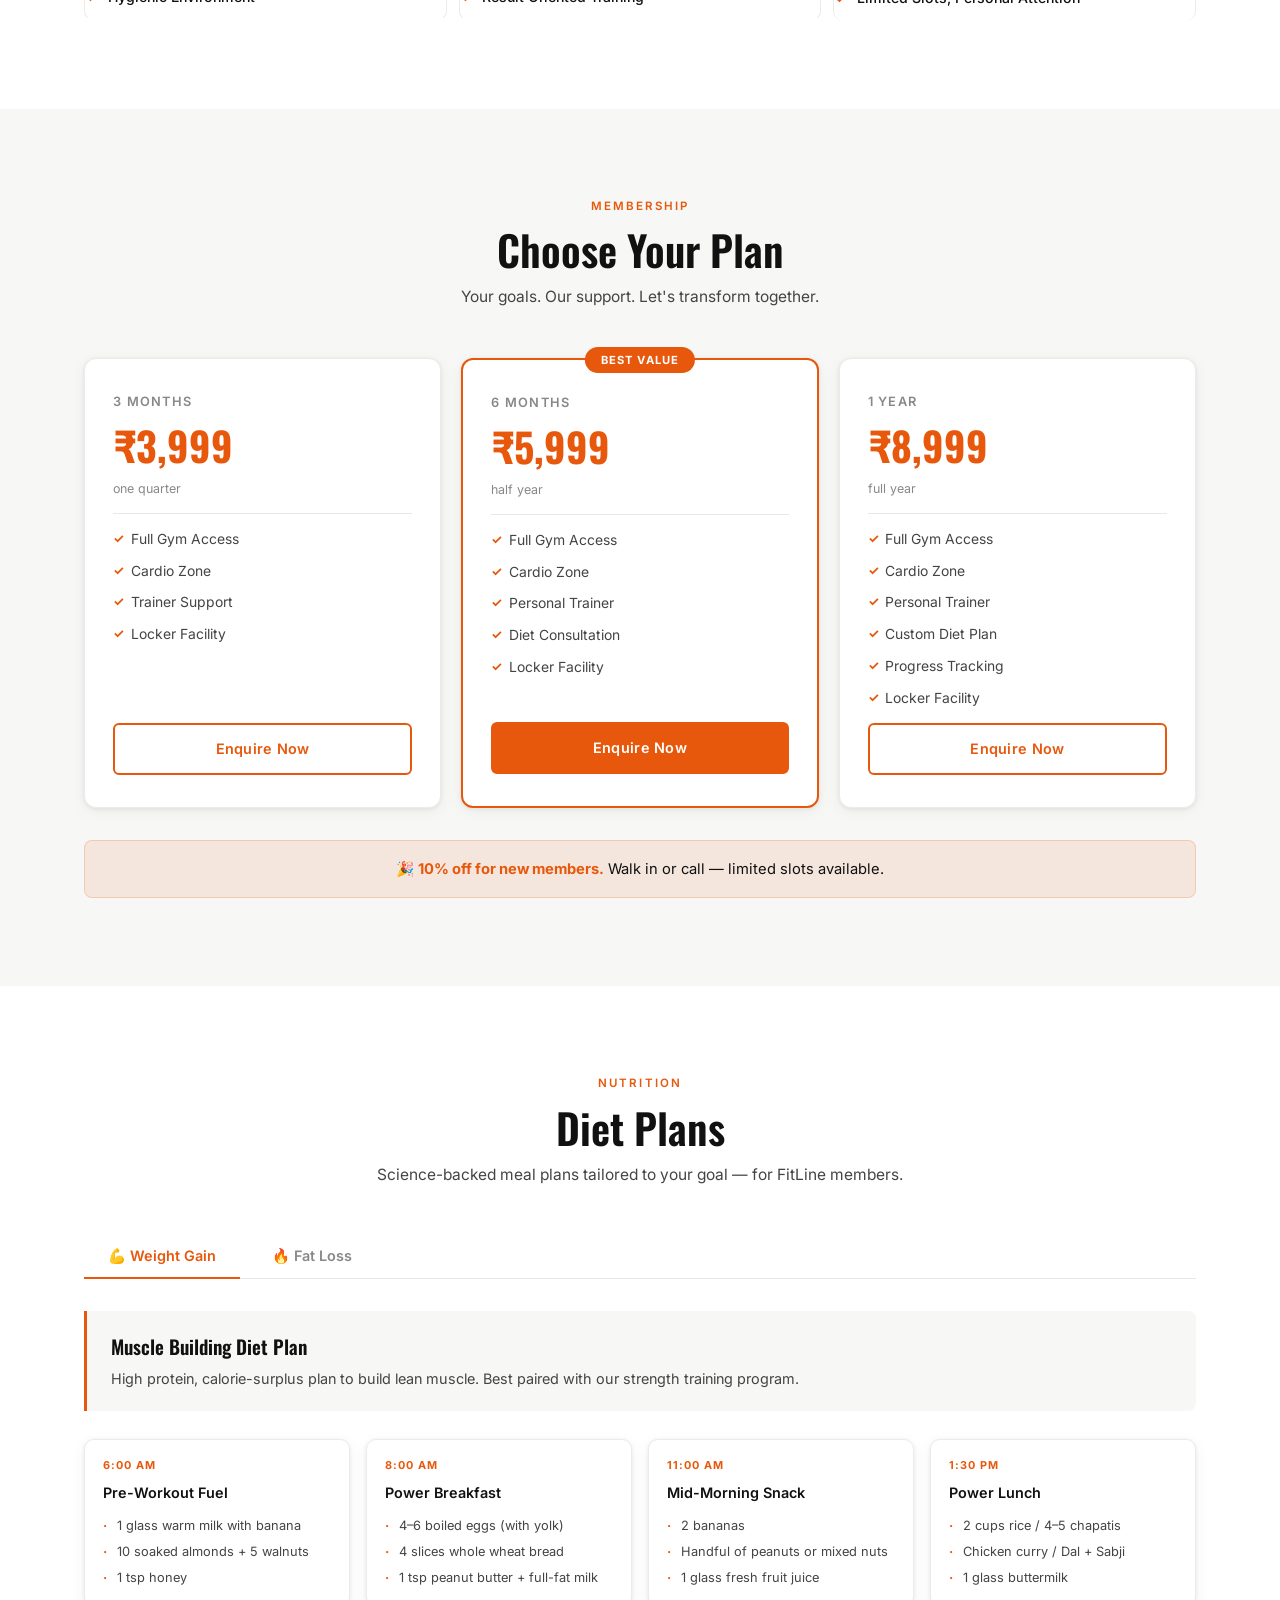
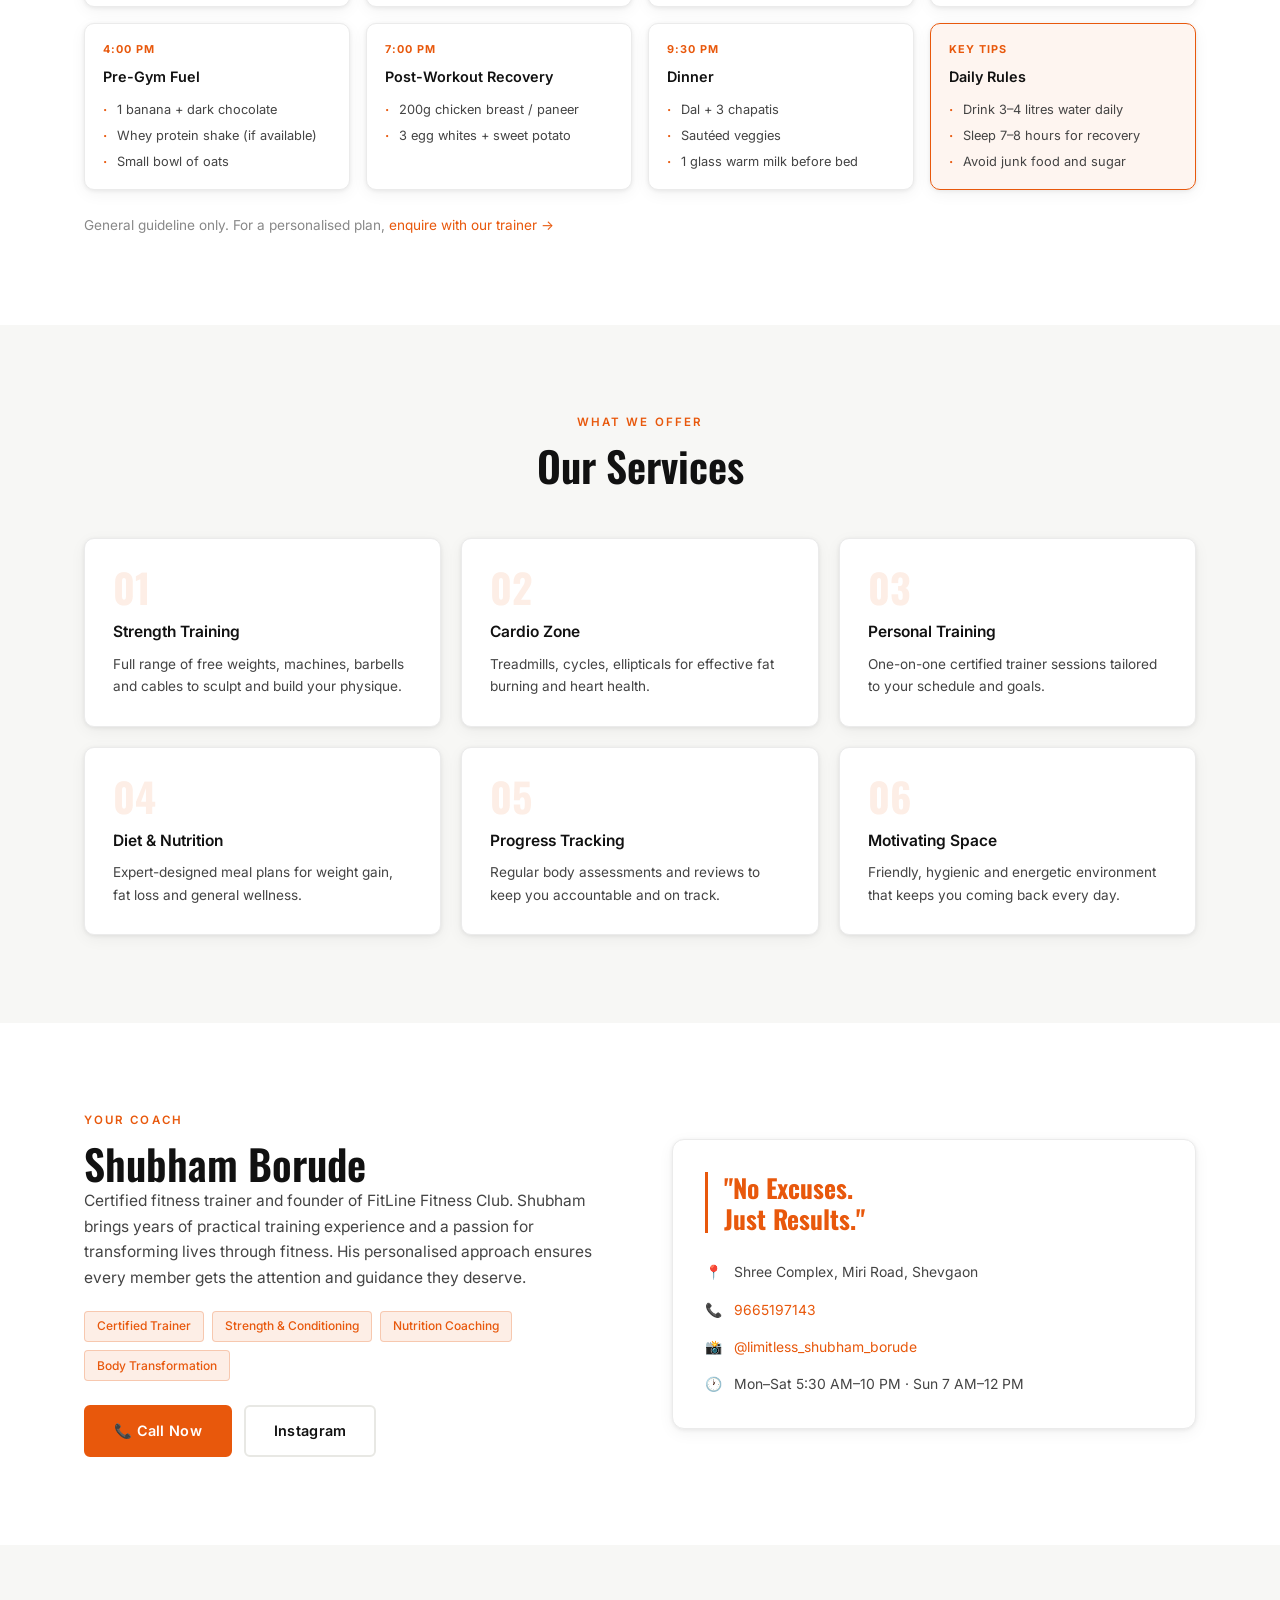
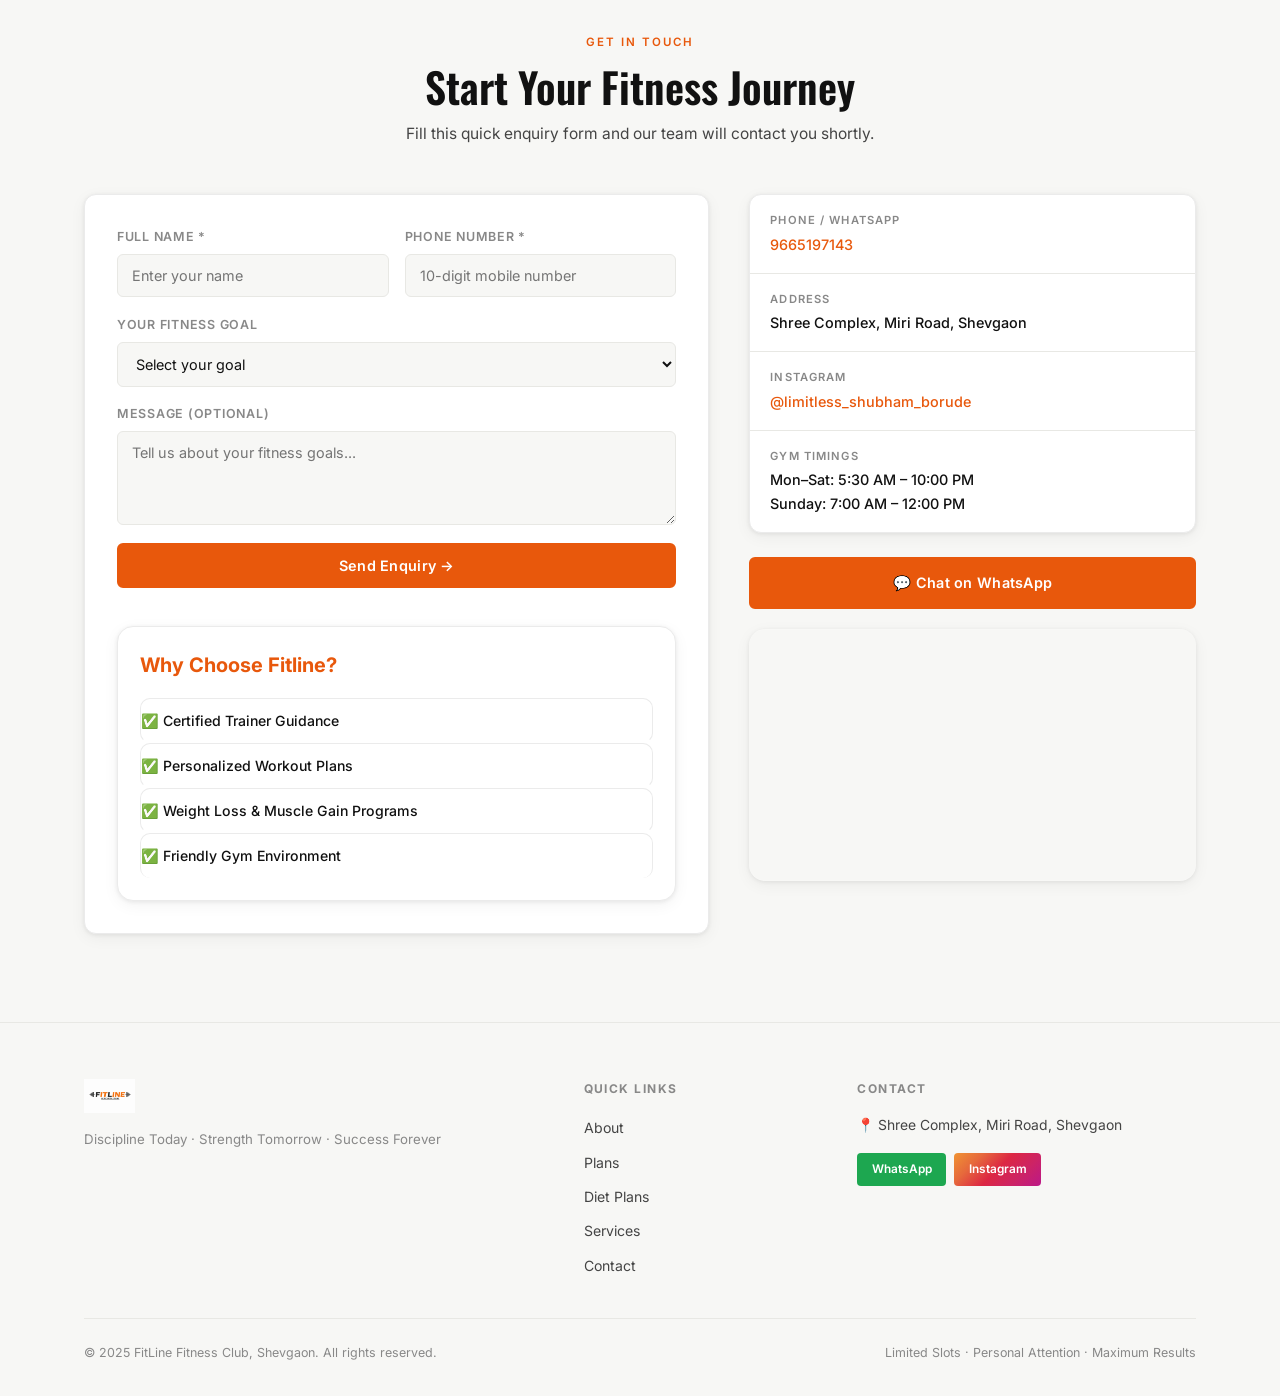
==== commit 8b4de8f1: "Added logo and iframe in last of website also some changes in design in last section" ====
--- a/index.html
+++ b/index.html
@@ -59,7 +59,7 @@
           <a href="#plans" class="btn btn-ghost">View Plans</a>
         </div>
         <div class="hero-stats">
-          <div class="hstat"><strong>500+</strong><span>Members</span></div>
+          <div class="hstat"><strong>100+</strong><span>Members</span></div>
           <div class="hsdiv"></div>
           <div class="hstat"><strong>5+</strong><span>Trainers</span></div>
           <div class="hsdiv"></div>
@@ -336,10 +336,9 @@
 
       <form
         class="enq-form"
-        action="https://script.google.com/macros/s/AKfycbyFMiacstfY40ZQN-FPfLX1KQRhp1K0O_VXnvYN_tWHHRuxSe2xQPEAv3YcWFRYFpcS/exec"
+        action="https://script.google.com/macros/s/AKfycbxxkptWX67tHfOdRElbOKdOW1FZBYWZBRrX_7qUXSSAQX2QTaCFE_ycYlyBfsGU5_8xqg/exec"
         method="POST"
         target="hidden_iframe"
-        onsubmit="showSuccess()"
       >
 
         <div class="form-row">
@@ -361,12 +360,14 @@
 
             <label>Phone Number *</label>
 
-            <input
-              type="tel"
-              name="phone"
-              placeholder="10-digit mobile number"
-              required
-            />
+           <input
+  type="tel"
+  name="phone"
+  placeholder="10-digit mobile number"
+  pattern="[0-9]{10}"
+  maxlength="10"
+  required
+/>
 
           </div>
 
@@ -428,6 +429,25 @@
         >
           ✅ Enquiry submitted successfully! We’ll contact you soon 💪
         </div>
+        <div class="why-fitline">
+  <h3>Why Choose Fitline?</h3>
+
+  <div class="why-item">
+    ✅ Certified Trainer Guidance
+  </div>
+
+  <div class="why-item">
+    ✅ Personalized Workout Plans
+  </div>
+
+  <div class="why-item">
+    ✅ Weight Loss & Muscle Gain Programs
+  </div>
+
+  <div class="why-item">
+    ✅ Friendly Gym Environment
+  </div>
+</div>
 
       </form>
 
@@ -513,14 +533,16 @@
           💬 Chat on WhatsApp
         </a>
 
-        <a
-          href="https://maps.google.com/?q=Shree+Complex+Miri+Road+Shevgaon"
-          target="_blank"
-          class="btn btn-ghost btn-full"
-          style="margin-top:0.75rem;"
-        >
-          📍 Find on Google Maps
-        </a>
+       <div class="map-container">
+  <iframe
+    src="https://www.google.com/maps?q=Fitline+Fitness+Club+Shevgaon&output=embed"
+    width="100%"
+    height="250"
+    style="border:0; border-radius:16px;"
+    allowfullscreen=""
+    loading="lazy">
+  </iframe>
+</div>
 
       </div>
 
@@ -534,7 +556,7 @@
     <div class="container">
       <div class="footer-grid">
         <div class="footer-brand">
-          <img src="ChatGPT Image May 16, 2026, 02_22_30 PM.png" alt="FitLine" class="footer-logo" />
+          <img src="ChatGPT Image May 25, 2026, 02_06_48 PM.png" alt="FitLine" class="footer-logo" />
           <p>Discipline Today · Strength Tomorrow · Success Forever</p>
         </div>
         <div>
@@ -548,10 +570,8 @@
           </ul>
         </div>
         <div>
-          <p class="footer-h">Contact</p>
-          <p class="footer-p"><a href="tel:9665197143">📞 9665197143</a></p>
+          <p class="footer-h">Contact</p>   
           <p class="footer-p">📍 Shree Complex, Miri Road, Shevgaon</p>
-          <p class="footer-p"><a href="https://instagram.com/limitless_shubham_borude" target="_blank">📸 @limitless_shubham_borude</a></p>
           <div class="soc-pills">
             <a href="https://wa.me/919665197143" target="_blank" class="spill wa">WhatsApp</a>
             <a href="https://instagram.com/limitless_shubham_borude" target="_blank" class="spill ig">Instagram</a>
--- a/style.css
+++ b/style.css
@@ -86,6 +86,15 @@
   background: transparent;
   color: var(--text-1);
   border-color: var(--border);
+}
+button:disabled{
+
+  opacity:0.7;
+
+  cursor:not-allowed;
+
+  transform:none;
+
 }
 .btn-ghost:hover { border-color: var(--orange); color: var(--orange); }
 
@@ -851,3 +860,38 @@
   .why-row { grid-template-columns: 1fr; }
   .footer-grid { grid-template-columns: 1fr; }
 }
+.map-container{
+  margin-top:20px;
+  overflow:hidden;
+  border-radius:16px;
+  border:1px solid rgba(255,255,255,0.08);
+  box-shadow: var(--shadow-card);
+}
+
+.map-container iframe{
+  display:block;
+}
+.why-fitline{
+  margin-top:20px;
+  background:var(--bg-card);
+  border:1px solid var(--border-card);
+  border-radius:16px;
+  padding:22px;
+  box-shadow: var(--shadow-card);
+}
+
+.why-fitline h3{
+  margin-bottom:16px;
+  color:var(--orange);
+  font-size:20px;
+}
+
+.why-item{
+  padding:10px 0;
+  border-bottom:1px solid rgba(255,255,255,0.06);
+  color:var(--text-1);
+}
+
+.why-item:last-child{
+  border-bottom:none;
+}
